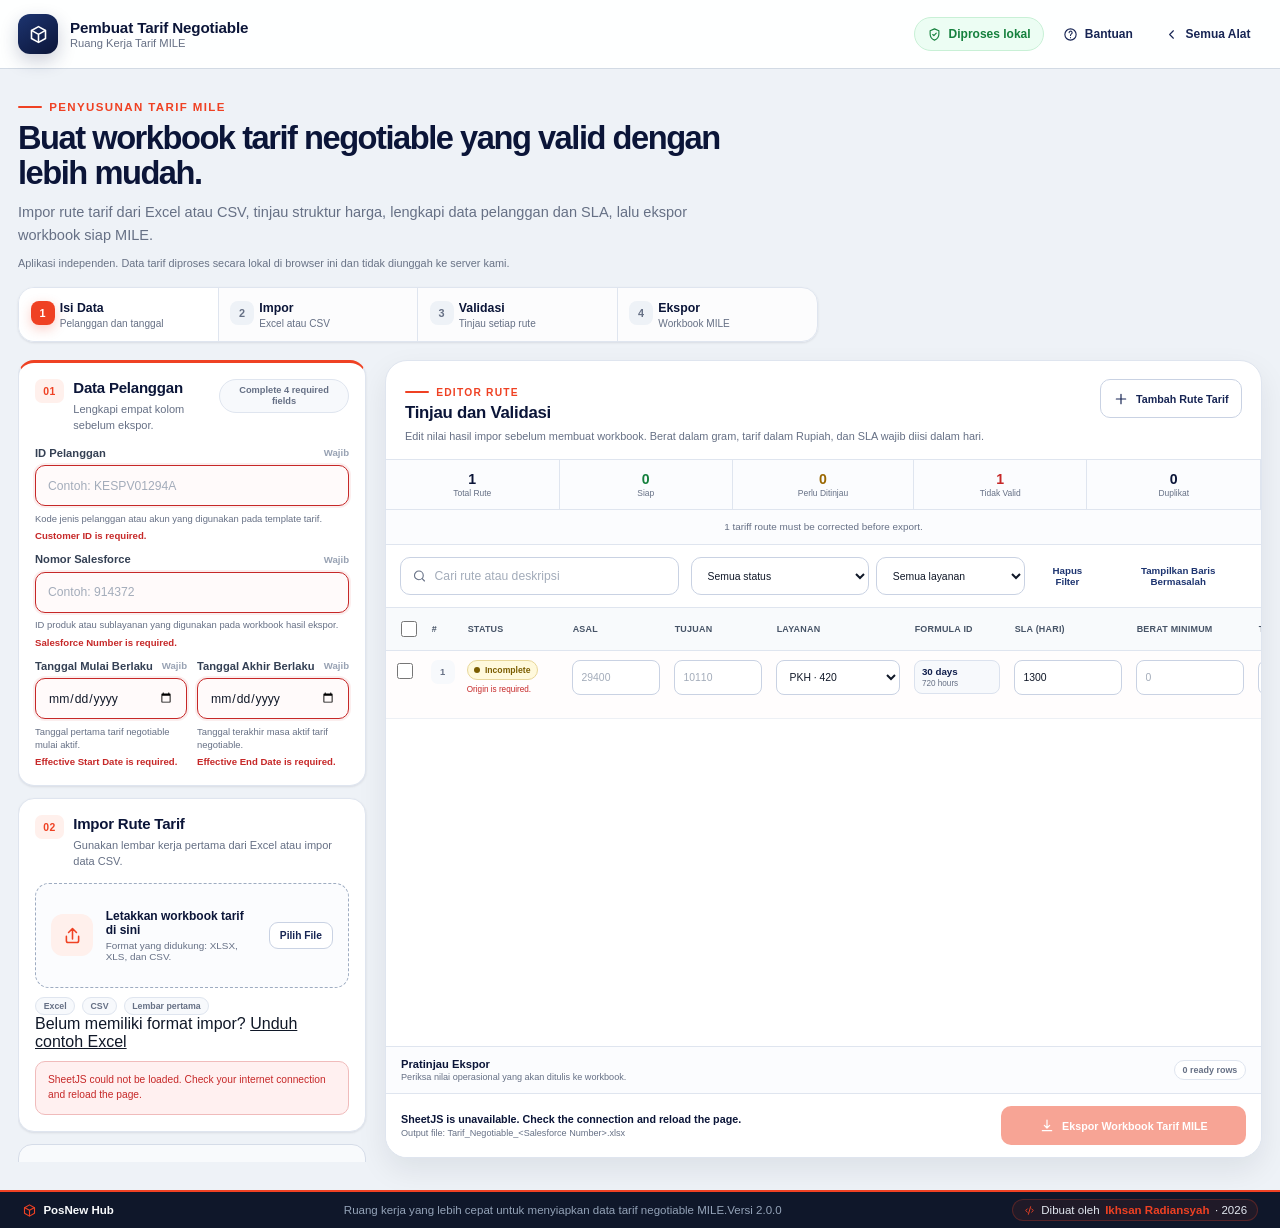
==== index.html @ b7414a25 "Add files via upload" ====
<!doctype html>
<html lang="id">
<head>
  <meta charset="utf-8">
  <meta name="viewport" content="width=device-width,initial-scale=1,viewport-fit=cover">
  <title>Pembuat Tarif Negotiable MILE | PosNew Hub</title>
  <meta name="description" content="Impor, tinjau, validasi, dan ekspor rute tarif negotiable PosIND menjadi workbook Excel siap MILE langsung dari browser.">
  <meta name="author" content="Ikhsan Radiansyah">
  <meta name="theme-color" content="#172554">
  <meta name="color-scheme" content="light">
  <meta name="robots" content="index,follow,max-image-preview:large">
  <link rel="canonical" href="https://tarif.posnew.com/">
  <link rel="icon" href="/favicon.svg" type="image/svg+xml">
  <link rel="icon" href="/favicon-32x32.png" sizes="32x32" type="image/png">
  <link rel="apple-touch-icon" href="/apple-touch-icon.png">
  <link rel="manifest" href="/site.webmanifest">
  <meta property="og:type" content="website">
  <meta property="og:site_name" content="PosNew Hub">
  <meta property="og:title" content="Pembuat Tarif Negotiable MILE | PosNew Hub">
  <meta property="og:description" content="Siapkan workbook tarif negotiable PosIND MILE yang tervalidasi secara aman langsung di browser.">
  <meta property="og:url" content="https://tarif.posnew.com/">
  <meta property="og:image" content="https://tarif.posnew.com/og-cover.png">
  <meta property="og:image:width" content="1200">
  <meta property="og:image:height" content="630">
  <meta name="twitter:card" content="summary_large_image">
  <meta name="twitter:title" content="Pembuat Tarif Negotiable MILE | PosNew Hub">
  <meta name="twitter:description" content="Impor, validasi, dan ekspor workbook tarif negotiable siap MILE langsung di browser.">
  <meta name="twitter:image" content="https://tarif.posnew.com/og-cover.png">
  <link rel="preconnect" href="https://cdn.sheetjs.com" crossorigin>
  <link rel="stylesheet" href="/assets/css/app.css?v=20260814-200">
  <script type="application/ld+json">
  {
    "@context":"https://schema.org",
    "@type":"SoftwareApplication",
    "name":"Pembuat Tarif Negotiable MILE",
    "applicationCategory":"BusinessApplication",
    "operatingSystem":"Web",
    "url":"https://tarif.posnew.com/",
    "description":"Aplikasi browser untuk mengimpor, meninjau, memvalidasi, dan mengekspor rute tarif negotiable PosIND menjadi workbook Excel siap MILE.",
    "softwareVersion":"2.0.0",
    "author":{"@type":"Person","name":"Ikhsan Radiansyah","url":"https://posnew.com/about-me.html"},
    "offers":{"@type":"Offer","price":"0","priceCurrency":"IDR"}
  }
  </script>
</head>
<body>
  <a class="skip-link" href="#workspace">Lewati ke ruang kerja tarif</a>

  <header class="app-header">
    <div class="header-inner">
      <a class="brand" href="https://posnew.com/" aria-label="Buka PosNew Hub">
        <span class="brand-mark" aria-hidden="true">
          <svg viewBox="0 0 24 24"><path d="M4 7.4 12 3l8 4.4v9.2L12 21l-8-4.4V7.4Z"/><path d="m4.5 7.6 7.5 4.2 7.5-4.2M12 12v8.2"/></svg>
        </span>
        <span class="brand-copy"><strong>Pembuat Tarif Negotiable</strong><small>Ruang Kerja Tarif MILE</small></span>
      </a>
      <div class="header-actions">
        <span class="privacy-pill" title="File hanya diproses dalam sesi browser ini">
          <svg viewBox="0 0 24 24" aria-hidden="true"><path d="M12 3 5 6v5c0 4.7 2.8 8.2 7 10 4.2-1.8 7-5.3 7-10V6l-7-3Z"/><path d="m9.2 12 1.8 1.8 3.8-4"/></svg>
          Diproses lokal
        </span>
        <button class="header-help" id="helpButton" type="button" aria-haspopup="dialog">
          <svg viewBox="0 0 24 24" aria-hidden="true"><circle cx="12" cy="12" r="9"/><path d="M9.8 9a2.4 2.4 0 1 1 3.9 1.9c-1 .7-1.7 1.1-1.7 2.6M12 17h.01"/></svg>
          <span>Bantuan</span>
        </button>
        <a class="all-tools-link" href="https://posnew.com/">
          <svg viewBox="0 0 24 24" aria-hidden="true"><path d="m15 18-6-6 6-6"/></svg>
          Semua Alat
        </a>
      </div>
    </div>
  </header>

  <main id="workspace" class="app-main">
    <section class="intro-shell" aria-labelledby="pageTitle">
      <div class="intro-copy">
        <span class="eyebrow">Penyusunan tarif MILE</span>
        <h1 id="pageTitle">Buat workbook tarif negotiable yang valid dengan lebih mudah.</h1>
        <p>Impor rute tarif dari Excel atau CSV, tinjau struktur harga, lengkapi data pelanggan dan SLA, lalu ekspor workbook siap MILE.</p>
        <p class="independent-note">Aplikasi independen. Data tarif diproses secara lokal di browser ini dan tidak diunggah ke server kami.</p>
      </div>
      <div class="workflow-steps" aria-label="Alur kerja tarif">
        <div class="workflow-step is-active" data-step="1"><span>1</span><strong>Isi Data</strong><small>Pelanggan dan tanggal</small></div>
        <div class="workflow-step" data-step="2"><span>2</span><strong>Impor</strong><small>Excel atau CSV</small></div>
        <div class="workflow-step" data-step="3"><span>3</span><strong>Validasi</strong><small>Tinjau setiap rute</small></div>
        <div class="workflow-step" data-step="4"><span>4</span><strong>Ekspor</strong><small>Workbook MILE</small></div>
      </div>
    </section>

    <section class="workspace-grid" aria-label="Ruang kerja tarif negotiable">
      <aside class="setup-column" aria-label="Data pelanggan dan impor tarif">
        <section class="panel-card setup-card" aria-labelledby="customerSetupTitle">
          <div class="panel-heading panel-heading--status">
            <div>
              <span class="section-index">01</span>
              <div><h2 id="customerSetupTitle">Data Pelanggan</h2><p>Lengkapi empat kolom sebelum ekspor.</p></div>
            </div>
            <span class="completion-badge" id="setupCompletion">Lengkapi 4 kolom wajib</span>
          </div>

          <div class="form-grid form-grid--two">
            <div class="form-group full-width" id="fieldGroupCustomer">
              <label for="customerId">ID Pelanggan <span>Wajib</span></label>
              <input id="customerId" type="text" autocomplete="off" spellcheck="false" placeholder="Contoh: KESPV01294A" aria-describedby="customerHelp customerError">
              <span class="field-hint" id="customerHelp">Kode jenis pelanggan atau akun yang digunakan pada template tarif.</span>
              <span class="field-error" id="customerError"></span>
            </div>
            <div class="form-group full-width" id="fieldGroupSalesforce">
              <label for="salesforceNumber">Nomor Salesforce <span>Wajib</span></label>
              <input id="salesforceNumber" type="text" autocomplete="off" spellcheck="false" inputmode="text" placeholder="Contoh: 914372" aria-describedby="salesforceHelp salesforceError">
              <span class="field-hint" id="salesforceHelp">ID produk atau sublayanan yang digunakan pada workbook hasil ekspor.</span>
              <span class="field-error" id="salesforceError"></span>
            </div>
            <div class="form-group" id="fieldGroupStart">
              <label for="startDate">Tanggal Mulai Berlaku <span>Wajib</span></label>
              <input id="startDate" type="date" aria-describedby="startHelp startError">
              <span class="field-hint" id="startHelp">Tanggal pertama tarif negotiable mulai aktif.</span>
              <span class="field-error" id="startError"></span>
            </div>
            <div class="form-group" id="fieldGroupEnd">
              <label for="endDate">Tanggal Akhir Berlaku <span>Wajib</span></label>
              <input id="endDate" type="date" aria-describedby="endHelp endError">
              <span class="field-hint" id="endHelp">Tanggal terakhir masa aktif tarif negotiable.</span>
              <span class="field-error" id="endError"></span>
            </div>
          </div>
        </section>

        <section class="panel-card upload-card" aria-labelledby="importTitle">
          <div class="panel-heading">
            <div><span class="section-index">02</span><div><h2 id="importTitle">Impor Rute Tarif</h2><p>Gunakan lembar kerja pertama dari Excel atau impor data CSV.</p></div></div>
          </div>

          <button class="dropzone-area" id="dropzone" type="button" aria-describedby="uploadHelp">
            <span class="dropzone-icon" aria-hidden="true"><svg viewBox="0 0 24 24"><path d="M12 16V4m0 0L7.5 8.5M12 4l4.5 4.5"/><path d="M5 13v5a2 2 0 0 0 2 2h10a2 2 0 0 0 2-2v-5"/></svg></span>
            <span class="dropzone-copy"><strong>Letakkan workbook tarif di sini</strong><small id="uploadHelp">Format yang didukung: XLSX, XLS, dan CSV.</small></span>
            <span class="browse-chip">Pilih File</span>
          </button>
          <input id="fileInput" type="file" accept=".xlsx,.xls,.csv" hidden>

          <div class="format-row" aria-hidden="true"><span>Excel</span><span>CSV</span><span>Lembar pertama</span></div>
          <div class="template-download">
            <span>Belum memiliki format impor?</span>
            <a href="/assets/templates/Contoh_Import_Tarif_Route_v2.0.0.xlsx" download>Unduh contoh Excel</a>
          </div>

          <div class="file-card" id="fileCard" hidden>
            <div class="file-icon" aria-hidden="true"><svg viewBox="0 0 24 24"><path d="M7 3h7l4 4v14H7z"/><path d="M14 3v5h5M9.5 12.5l5 5m0-5-5 5"/></svg></div>
            <div class="file-meta"><strong id="selectedFileName">Belum ada file dipilih</strong><span id="selectedFileMeta"></span><small id="selectedFileStatus">Siap diproses</small></div>
            <div class="file-actions"><button type="button" class="text-button" id="replaceFileButton">Ganti</button><button type="button" class="text-button text-button--danger" id="removeFileButton">Hapus</button></div>
          </div>

          <div class="progress-box" id="progressBox" hidden role="status" aria-live="polite">
            <span class="spinner" aria-hidden="true"></span>
            <div><strong id="progressTitle">Membaca workbook</strong><small id="progressDetail">Menyiapkan data tarif…</small></div>
          </div>

          <div class="inline-message" id="importMessage" hidden role="alert"></div>

          <div class="import-summary" id="importSummary" hidden>
            <div class="summary-heading"><strong>Ringkasan Impor</strong><button type="button" class="text-button" id="toggleDuplicatesButton" hidden>Lihat rute yang dilewati</button></div>
            <div class="import-metrics">
              <div><span id="sourceRowsMetric">0</span><small>Baris sumber</small></div>
              <div><span id="importedMetric">0</span><small>Diimpor</small></div>
              <div><span id="duplicatesMetric">0</span><small>Duplikat</small></div>
              <div><span id="reviewMetric">0</span><small>Perlu ditinjau</small></div>
            </div>
            <p id="importSummaryText"></p>
            <div class="duplicate-list" id="duplicateList" hidden></div>
          </div>
        </section>

        <section class="privacy-note">
          <svg viewBox="0 0 24 24" aria-hidden="true"><path d="M12 3 5 6v5c0 4.7 2.8 8.2 7 10 4.2-1.8 7-5.3 7-10V6l-7-3Z"/><path d="m9.2 12 1.8 1.8 3.8-4"/></svg>
          <div><strong>Privat sejak awal</strong><p>File dibaca di sesi browser Anda. Rute tarif, kode pelanggan, dan harga negosiasi tidak dikirim ke API.</p></div>
        </section>

        <section class="panel-card workspace-actions-card" aria-labelledby="workspaceActionsTitle">
          <div class="panel-heading panel-heading--compact"><div><span class="section-index">03</span><div><h2 id="workspaceActionsTitle">Tindakan Ruang Kerja</h2><p>Kelola sesi saat ini tanpa mengubah file sumber.</p></div></div></div>
          <div class="stacked-actions">
            <button type="button" class="button button--secondary" id="resetRowsButton">Atur Ulang Baris</button>
            <button type="button" class="button button--danger-ghost" id="clearWorkspaceButton">Bersihkan Ruang Kerja</button>
          </div>
        </section>
      </aside>

      <section class="editor-column" aria-labelledby="editorTitle">
        <div class="editor-card">
          <div class="editor-heading">
            <div>
              <span class="eyebrow eyebrow--small">Editor rute</span>
              <h2 id="editorTitle">Tinjau dan Validasi</h2>
              <p>Edit nilai hasil impor sebelum membuat workbook. Berat dalam gram, tarif dalam Rupiah, dan SLA wajib diisi dalam hari.</p>
            </div>
            <div class="editor-heading-actions">
              <button type="button" class="button button--secondary" id="addRowButton">
                <svg viewBox="0 0 24 24" aria-hidden="true"><path d="M12 5v14M5 12h14"/></svg>
                Tambah Rute Tarif
              </button>
            </div>
          </div>

          <div class="validation-strip" id="validationStrip" aria-live="polite">
            <div class="validation-metric"><span id="totalRoutesCount">1</span><small>Total Rute</small></div>
            <div class="validation-metric validation-metric--ready"><span id="readyRoutesCount">0</span><small>Siap</small></div>
            <div class="validation-metric validation-metric--review"><span id="reviewRoutesCount">0</span><small>Perlu Ditinjau</small></div>
            <div class="validation-metric validation-metric--invalid"><span id="invalidRoutesCount">1</span><small>Tidak Valid</small></div>
            <div class="validation-metric"><span id="duplicateRoutesCount">0</span><small>Duplikat</small></div>
            <p class="validation-sentence" id="validationSentence">Lengkapi rute tarif pertama untuk melanjutkan.</p>
          </div>

          <div class="editor-toolbar">
            <div class="search-field">
              <svg viewBox="0 0 24 24" aria-hidden="true"><circle cx="11" cy="11" r="7"/><path d="m20 20-3.7-3.7"/></svg>
              <input id="rowSearch" type="search" placeholder="Cari rute atau deskripsi" aria-label="Cari rute tarif">
            </div>
            <div class="toolbar-filters">
              <label class="sr-only" for="statusFilter">Filter berdasarkan status</label>
              <select id="statusFilter"><option value="all">Semua status</option><option value="ready">Siap</option><option value="needs-review">Perlu Ditinjau</option><option value="invalid">Tidak Valid</option><option value="incomplete">Belum Lengkap</option><option value="critical">Tidak Valid / Belum Lengkap</option></select>
              <label class="sr-only" for="serviceFilter">Filter berdasarkan layanan</label>
              <select id="serviceFilter"><option value="all">Semua layanan</option></select>
              <button type="button" class="button button--ghost" id="clearFiltersButton">Hapus Filter</button>
              <button type="button" class="button button--ghost" id="showInvalidButton">Tampilkan Baris Bermasalah</button>
            </div>
          </div>

          <div class="bulk-toolbar" id="bulkToolbar" hidden>
            <strong id="selectedRowsText">0 baris dipilih</strong>
            <div><button type="button" class="text-button" id="duplicateSelectedButton">Duplikat Terpilih</button><button type="button" class="text-button text-button--danger" id="deleteSelectedButton">Hapus Terpilih</button></div>
          </div>

          <div class="table-shell" id="tableShell">
            <table class="tariff-table" id="tariffTable">
              <thead>
                <tr>
                  <th class="select-column"><input type="checkbox" id="selectAllRows" aria-label="Pilih semua baris yang terlihat"></th>
                  <th class="number-column">#</th>
                  <th>Status</th>
                  <th>Asal</th>
                  <th>Tujuan</th>
                  <th>Layanan</th>
                  <th>Formula ID</th>
                  <th>SLA (hari)</th>
                  <th>Berat Minimum</th>
                  <th>Tarif Minimum</th>
                  <th>Berat Kelipatan</th>
                  <th>Tarif Kelipatan</th>
                  <th>Deskripsi</th>
                  <th>Tindakan</th>
                </tr>
              </thead>
              <tbody id="tariffTableBody"></tbody>
            </table>
            <div class="empty-state" id="emptyState" hidden>
              <span class="empty-icon" aria-hidden="true"><svg viewBox="0 0 24 24"><path d="M5 4h14v16H5zM8 8h8M8 12h8M8 16h5"/></svg></span>
              <strong>Tidak ada rute tarif yang cocok dengan filter.</strong>
              <p>Hapus filter atau tambahkan rute tarif baru.</p>
            </div>
          </div>

          <details class="export-preview" id="exportPreview">
            <summary>
              <span><strong>Pratinjau Ekspor</strong><small>Periksa nilai operasional yang akan ditulis ke workbook.</small></span>
              <span class="preview-count" id="previewCount">0 baris siap</span>
            </summary>
            <div class="preview-body">
              <div class="preview-grid" id="previewGrid"></div>
              <div class="preview-table-wrap">
                <table class="preview-table">
                  <thead><tr><th>Asal</th><th>Tujuan</th><th>Layanan</th><th>SLA</th><th>Formula ID</th><th>Formula JSON</th><th>Pelanggan</th><th>Sublayanan</th><th>Deskripsi</th></tr></thead>
                  <tbody id="previewTableBody"></tbody>
                </table>
              </div>
            </div>
          </details>

          <div class="export-bar">
            <div class="export-summary-copy">
              <strong id="exportHeadline">Lengkapi data pelanggan, SLA, dan validasi rute sebelum ekspor.</strong>
              <span id="exportFilename">File keluaran: Tarif_Negotiable_&lt;Nomor Salesforce&gt;.xlsx</span>
            </div>
            <button type="button" class="button button--primary" id="exportButton" disabled>
              <svg viewBox="0 0 24 24" aria-hidden="true"><path d="M12 3v12m0 0 4-4m-4 4-4-4"/><path d="M5 19h14"/></svg>
              Ekspor Workbook Tarif MILE
            </button>
            <button type="button" class="button button--secondary" id="downloadAgainButton" hidden>Unduh Lagi</button>
          </div>
        </div>
      </section>
    </section>
  </main>

  <div class="toast-region" id="toastRegion" aria-live="assertive" aria-atomic="true"></div>
  <div class="sr-status" id="liveStatus" aria-live="polite" aria-atomic="true"></div>

  <dialog class="app-dialog" id="helpDialog" aria-labelledby="helpDialogTitle">
    <form method="dialog">
      <div class="dialog-heading"><span class="dialog-icon" aria-hidden="true">?</span><div><h2 id="helpDialogTitle">Cara menyiapkan workbook tarif</h2><p>Ikuti empat tahap berikut tanpa meninggalkan halaman ini.</p></div></div>
      <ol class="help-list">
        <li><strong>Isi Data Pelanggan</strong><span>Masukkan ID Pelanggan, Nomor Salesforce, dan periode berlaku.</span></li>
        <li><strong>Impor Rute Tarif</strong><span>Gunakan XLSX, XLS, atau CSV dengan header RUTE KANTOR, TARIF, dan Layanan. Contoh Excel tersedia di panel impor.</span></li>
        <li><strong>Tinjau dan Validasi</strong><span>Pilih layanan, periksa Formula ID, isi SLA hari, dan selesaikan data tidak lengkap atau duplikat.</span></li>
        <li><strong>Ekspor Workbook</strong><span>Konfirmasi ringkasan lalu unduh lembar kerja TariffCustomer.</span></li>
      </ol>
      <div class="dialog-note"><strong>Format rute</strong><span>Gunakan ASAL|TUJUAN, contoh 29400|10110.</span></div>
      <div class="dialog-actions"><button class="button button--primary" value="close">Mengerti</button></div>
    </form>
  </dialog>

  <dialog class="app-dialog" id="confirmDialog" aria-labelledby="confirmDialogTitle">
    <form method="dialog">
      <div class="dialog-heading"><span class="dialog-icon dialog-icon--warning" aria-hidden="true">!</span><div><h2 id="confirmDialogTitle">Konfirmasi tindakan</h2><p id="confirmDialogText">Tindakan ini tidak dapat dibatalkan.</p></div></div>
      <div class="dialog-actions"><button class="button button--ghost" value="cancel">Batal</button><button class="button button--danger" id="confirmDialogAction" value="confirm">Lanjutkan</button></div>
    </form>
  </dialog>

  <dialog class="app-dialog app-dialog--wide" id="exportDialog" aria-labelledby="exportDialogTitle">
    <form method="dialog">
      <div class="dialog-heading"><span class="dialog-icon dialog-icon--success" aria-hidden="true"><svg viewBox="0 0 24 24"><path d="m7 12 3 3 7-7"/></svg></span><div><h2 id="exportDialogTitle">Konfirmasi ekspor workbook</h2><p>Tinjau ringkasan akhir sebelum mengunduh.</p></div></div>
      <div class="export-confirm-grid" id="exportConfirmGrid"></div>
      <div class="dialog-actions"><button class="button button--ghost" value="cancel">Batal</button><button class="button button--primary" id="confirmExportButton" value="confirm">Buat dan Unduh</button></div>
    </form>
  </dialog>

  <footer class="dashboard-footer">
    <a class="footer-brand" href="https://posnew.com/" aria-label="Buka PosNew Hub">
      <svg viewBox="0 0 24 24" aria-hidden="true"><path d="M4 7.5 12 3l8 4.5v9L12 21l-8-4.5v-9Z"/><path d="m4.5 7.5 7.5 4.2 7.5-4.2M12 12v8.2"/></svg>
      PosNew Hub
    </a>
    <p class="footer-desc"><span class="footer-desc-text">Ruang kerja yang lebih cepat untuk menyiapkan data tarif negotiable MILE.</span><span class="footer-version" id="appVersion">Versi 2.0.0</span></p>
    <a class="footer-creator-badge" href="https://posnew.com/about-me.html">
      <svg viewBox="0 0 24 24" aria-hidden="true"><path d="m8 9-3 3 3 3M16 9l3 3-3 3M14 5l-4 14"/></svg>
      Dibuat oleh <strong>Ikhsan Radiansyah</strong> · 2026
    </a>
  </footer>

  <noscript><div class="noscript-message">JavaScript harus diaktifkan untuk menggunakan Pembuat Tarif Negotiable.</div></noscript>
  <script src="https://cdn.sheetjs.com/xlsx-0.20.3/package/dist/xlsx.full.min.js" defer></script>
  <script src="/assets/js/constants.js?v=20260814-200" defer></script>
  <script src="/assets/js/importer.js?v=20260814-200" defer></script>
  <script src="/assets/js/validation.js?v=20260814-200" defer></script>
  <script src="/assets/js/export.js?v=20260814-200" defer></script>
  <script src="/assets/js/app.js?v=20260814-200" defer></script>
</body>
</html>
---- assets/css/app.css ----
:root{
  --navy-950:#0b1538;
  --navy-900:#111f4d;
  --navy-800:#172554;
  --navy-700:#1d3470;
  --navy-600:#2b4a91;
  --orange:#ef4123;
  --orange-dark:#cf3218;
  --orange-soft:#fff0ec;
  --ink:#101828;
  --muted:#667085;
  --muted-2:#98a2b3;
  --surface:#fff;
  --surface-soft:#f7f9fc;
  --surface-blue:#f1f5ff;
  --line:#dfe5ef;
  --line-strong:#c9d2e3;
  --success:#15803d;
  --success-soft:#ecfdf3;
  --warning:#9a6700;
  --warning-soft:#fff8e1;
  --danger:#c62828;
  --danger-soft:#fff0f0;
  --shadow-sm:0 1px 2px rgba(16,24,40,.04),0 1px 3px rgba(16,24,40,.06);
  --shadow-md:0 12px 30px rgba(15,23,42,.08);
  --shadow-lg:0 24px 70px rgba(15,23,42,.14);
  --radius-sm:10px;
  --radius-md:16px;
  --radius-lg:22px;
  --header-height:68px;
}

*{box-sizing:border-box}
html{scroll-behavior:smooth;overflow-x:hidden}
body{margin:0;min-height:100vh;display:flex;flex-direction:column;color:var(--ink);background:#eef2f7;font-family:Inter,ui-sans-serif,-apple-system,BlinkMacSystemFont,"Segoe UI",Roboto,Helvetica,Arial,sans-serif;-webkit-font-smoothing:antialiased;overflow-x:hidden}
button,input,select{font:inherit}
button,a{-webkit-tap-highlight-color:transparent}
button{border:0}
a{color:inherit}
svg{display:block;fill:none;stroke:currentColor;stroke-width:1.8;stroke-linecap:round;stroke-linejoin:round}
[hidden]{display:none!important}
.sr-only{position:absolute!important;width:1px!important;height:1px!important;padding:0!important;margin:-1px!important;overflow:hidden!important;clip:rect(0,0,0,0)!important;white-space:nowrap!important;border:0!important}
.sr-status{position:absolute;width:1px;height:1px;overflow:hidden;clip:rect(0,0,0,0)}

.skip-link{position:fixed;left:1rem;top:-5rem;z-index:10000;padding:.75rem 1rem;border-radius:10px;color:#fff;background:var(--navy-900);text-decoration:none;font-weight:750;transition:top .2s ease}
.skip-link:focus{top:1rem}

.app-header{position:sticky;top:0;z-index:100;border-bottom:1px solid rgba(206,214,226,.9);background:rgba(255,255,255,.94);backdrop-filter:blur(18px)}
.header-inner{width:min(1580px,calc(100% - 36px));height:var(--header-height);margin:auto;display:flex;align-items:center;justify-content:space-between;gap:1rem}
.brand{display:inline-flex;align-items:center;gap:.75rem;text-decoration:none;min-width:0}
.brand-mark{width:40px;height:40px;display:grid;place-items:center;flex:0 0 auto;border-radius:12px;color:#fff;background:linear-gradient(145deg,var(--navy-700),var(--navy-950));box-shadow:0 7px 18px rgba(23,37,84,.22)}
.brand-mark svg{width:21px}
.brand-copy{display:flex;flex-direction:column;min-width:0}
.brand-copy strong{overflow:hidden;color:var(--navy-950);font-size:.95rem;letter-spacing:-.01em;text-overflow:ellipsis;white-space:nowrap}
.brand-copy small{margin-top:.1rem;color:var(--muted);font-size:.7rem;white-space:nowrap}
.header-actions{display:flex;align-items:center;gap:.5rem}
.privacy-pill,.all-tools-link,.header-help{display:inline-flex;align-items:center;gap:.42rem;border-radius:999px;font-size:.75rem;font-weight:750;white-space:nowrap}
.privacy-pill{padding:.52rem .75rem;color:var(--success);background:var(--success-soft);border:1px solid #c8f0d6}
.privacy-pill svg,.all-tools-link svg,.header-help svg{width:15px}
.all-tools-link,.header-help{padding:.55rem .72rem;color:var(--navy-800);background:transparent;text-decoration:none;cursor:pointer;transition:background .18s ease,color .18s ease}
.all-tools-link:hover,.header-help:hover{color:var(--orange);background:var(--orange-soft)}
.all-tools-link:focus-visible,.header-help:focus-visible,.brand:focus-visible{outline:3px solid rgba(29,52,112,.22);outline-offset:3px}

.app-main{width:min(1580px,calc(100% - 36px));margin:0 auto;padding:25px 0 28px;flex:1}
.intro-shell{display:grid;grid-template-columns:minmax(0,1fr) minmax(590px,.95fr);gap:2rem;align-items:end;margin-bottom:18px}
.intro-copy{max-width:760px}
.eyebrow{display:inline-flex;align-items:center;gap:.45rem;margin-bottom:.5rem;color:var(--orange);font-size:.72rem;font-weight:850;letter-spacing:.12em;text-transform:uppercase}
.eyebrow::before{content:"";width:24px;height:2px;border-radius:99px;background:var(--orange)}
.eyebrow--small{margin:0 0 .35rem;font-size:.64rem}
.intro-copy h1{margin:0;color:var(--navy-950);font-size:clamp(1.8rem,2.55vw,2.9rem);line-height:1.06;letter-spacing:-.045em}
.intro-copy>p{max-width:700px;margin:.68rem 0 0;color:var(--muted);font-size:.91rem;line-height:1.6}
.intro-copy .independent-note{margin-top:.45rem;color:#697386;font-size:.68rem}
.workflow-steps{display:grid;grid-template-columns:repeat(4,1fr);overflow:hidden;border:1px solid var(--line);border-radius:16px;background:rgba(255,255,255,.82);box-shadow:var(--shadow-sm)}
.workflow-step{position:relative;min-width:0;padding:.86rem .7rem .78rem 2.55rem;border-right:1px solid var(--line);transition:background .18s ease}
.workflow-step:last-child{border-right:0}
.workflow-step>span{position:absolute;left:.72rem;top:.82rem;width:24px;height:24px;display:grid;place-items:center;border-radius:8px;color:var(--muted);background:#eef2f7;font-size:.68rem;font-weight:850}
.workflow-step strong,.workflow-step small{display:block;overflow:hidden;text-overflow:ellipsis;white-space:nowrap}
.workflow-step strong{color:var(--navy-950);font-size:.77rem}
.workflow-step small{margin-top:.15rem;color:var(--muted);font-size:.63rem}
.workflow-step.is-active{background:#fff}
.workflow-step.is-active>span{color:#fff;background:var(--orange);box-shadow:0 4px 12px rgba(239,65,35,.25)}
.workflow-step.is-complete>span{color:#fff;background:var(--success)}
.workflow-step.is-complete{background:#f8fdf9}

.workspace-grid{display:grid;grid-template-columns:minmax(340px,400px) minmax(0,1fr);gap:17px;align-items:start}
.setup-column{position:sticky;top:84px;display:flex;flex-direction:column;gap:12px;max-height:calc(100vh - 98px);overflow:auto;padding-right:2px;scrollbar-width:thin}
.editor-column{min-width:0}
.panel-card,.editor-card{border:1px solid var(--line);background:var(--surface);box-shadow:var(--shadow-sm)}
.panel-card{padding:16px;border-radius:var(--radius-md)}
.setup-card{border-top:3px solid var(--orange)}
.panel-heading{margin-bottom:13px}
.panel-heading>div{display:flex;align-items:flex-start;gap:.58rem}
.panel-heading--compact{margin-bottom:11px}
.panel-heading--status{display:flex;align-items:flex-start;justify-content:space-between;gap:.7rem}
.panel-heading h2,.editor-heading h2{margin:0;color:var(--navy-950);font-size:.94rem;letter-spacing:-.015em}
.panel-heading p,.editor-heading p{margin:.28rem 0 0;color:var(--muted);font-size:.69rem;line-height:1.5}
.section-index{display:inline-grid;place-items:center;min-width:29px;height:24px;padding:0 .4rem;border-radius:7px;color:var(--orange);background:var(--orange-soft);font-size:.65rem;font-weight:850;letter-spacing:.05em}
.completion-badge{flex:0 0 auto;max-width:130px;padding:.28rem .48rem;border:1px solid var(--line);border-radius:999px;color:var(--muted);background:var(--surface-soft);font-size:.58rem;font-weight:800;text-align:center;line-height:1.25}
.completion-badge.is-complete{color:var(--success);border-color:#bee8cc;background:var(--success-soft)}

.form-grid{display:grid;gap:10px}
.form-grid--two{grid-template-columns:repeat(2,minmax(0,1fr))}
.form-group{min-width:0}
.form-group.full-width{grid-column:1/-1}
label{display:flex;align-items:center;justify-content:space-between;gap:.5rem;margin-bottom:.4rem;color:#344054;font-size:.7rem;font-weight:760}
label span{color:var(--muted-2);font-size:.6rem;font-weight:650}
input[type=text],input[type=number],input[type=date],input[type=search],select{width:100%;height:41px;border:1px solid var(--line-strong);border-radius:10px;color:var(--ink);background:#fff;padding:0 .75rem;font-size:.76rem;outline:none;transition:border-color .18s ease,box-shadow .18s ease,background .18s ease}
input::placeholder{color:#a3acba}
input:hover,select:hover{border-color:#aeb9ca}
input:focus,select:focus{border-color:var(--navy-700);box-shadow:0 0 0 3px rgba(29,52,112,.11)}
input[aria-invalid=true],select[aria-invalid=true]{border-color:var(--danger);background:#fffafa;box-shadow:0 0 0 2px rgba(198,40,40,.08)}
.field-hint{display:block;margin-top:.36rem;color:var(--muted);font-size:.59rem;line-height:1.4}
.field-error{display:none;margin-top:.32rem;color:var(--danger);font-size:.6rem;font-weight:680;line-height:1.35}
.form-group.has-error .field-error{display:block}

.dropzone-area{width:100%;min-height:105px;display:grid;grid-template-columns:auto minmax(0,1fr) auto;align-items:center;gap:.78rem;padding:.95rem;border:1.5px dashed #9eacc1;border-radius:14px;color:var(--ink);background:#fbfcfe;text-align:left;cursor:pointer;transition:border-color .2s ease,background .2s ease,transform .2s ease}
.dropzone-area:hover,.dropzone-area.dragover{border-color:var(--orange);background:var(--orange-soft);transform:translateY(-1px)}
.dropzone-area:focus-visible{outline:3px solid rgba(29,52,112,.2);outline-offset:2px}
.dropzone-icon{width:42px;height:42px;display:grid;place-items:center;border-radius:12px;color:var(--orange);background:var(--orange-soft)}
.dropzone-icon svg{width:21px}
.dropzone-copy{display:flex;flex-direction:column;min-width:0}
.dropzone-copy strong{color:var(--navy-950);font-size:.75rem}
.dropzone-copy small{margin-top:.18rem;color:var(--muted);font-size:.62rem}
.browse-chip{padding:.45rem .62rem;border:1px solid var(--line-strong);border-radius:9px;color:var(--navy-800);background:#fff;font-size:.64rem;font-weight:800;white-space:nowrap}
.format-row{display:flex;gap:.4rem;margin-top:9px}
.format-row span{padding:.2rem .48rem;border:1px solid var(--line);border-radius:999px;color:var(--muted);background:var(--surface-soft);font-size:.55rem;font-weight:750}
.file-card{display:grid;grid-template-columns:auto minmax(0,1fr) auto;align-items:center;gap:.65rem;margin-top:11px;padding:.72rem;border:1px solid var(--line);border-radius:12px;background:var(--surface-soft)}
.file-icon{width:35px;height:35px;display:grid;place-items:center;border-radius:9px;color:var(--success);background:var(--success-soft)}
.file-icon svg{width:18px}
.file-meta{display:flex;flex-direction:column;min-width:0}
.file-meta strong,.file-meta span,.file-meta small{overflow:hidden;text-overflow:ellipsis;white-space:nowrap}
.file-meta strong{color:#344054;font-size:.68rem}
.file-meta span{margin-top:.12rem;color:var(--muted);font-size:.58rem}
.file-meta small{margin-top:.12rem;color:var(--success);font-size:.56rem}
.file-actions{display:flex;gap:.3rem}
.text-button{padding:.35rem .48rem;border-radius:7px;color:var(--navy-700);background:transparent;font-size:.61rem;font-weight:800;cursor:pointer;white-space:nowrap}
.text-button:hover{background:var(--surface-blue)}
.text-button--danger{color:var(--danger)}
.text-button--danger:hover{background:var(--danger-soft)}
.progress-box{display:flex;align-items:center;gap:.7rem;margin-top:10px;padding:.7rem;border:1px solid #cad6eb;border-radius:11px;background:var(--surface-blue)}
.progress-box div{display:flex;flex-direction:column}
.progress-box strong{color:var(--navy-950);font-size:.68rem}
.progress-box small{margin-top:.12rem;color:var(--muted);font-size:.58rem}
.spinner{width:24px;height:24px;flex:0 0 auto;border:2.5px solid #dce3ed;border-top-color:var(--orange);border-radius:50%;animation:spin .75s linear infinite}
.inline-message{margin-top:10px;padding:.68rem .75rem;border:1px solid #f0bbbb;border-radius:10px;color:var(--danger);background:var(--danger-soft);font-size:.64rem;line-height:1.45}
.inline-message.is-success{color:var(--success);border-color:#bfe7cd;background:var(--success-soft)}
.import-summary{margin-top:11px;padding:.72rem;border:1px solid var(--line);border-radius:12px;background:#fbfcfe}
.summary-heading{display:flex;align-items:center;justify-content:space-between;gap:.5rem}
.summary-heading strong{color:var(--navy-950);font-size:.67rem}
.import-metrics{display:grid;grid-template-columns:repeat(4,1fr);gap:1px;margin-top:.58rem;overflow:hidden;border:1px solid var(--line);border-radius:9px;background:var(--line)}
.import-metrics>div{padding:.48rem .28rem;background:#fff;text-align:center}
.import-metrics span{display:block;color:var(--navy-950);font-size:.82rem;font-weight:850}
.import-metrics small{display:block;margin-top:.08rem;color:var(--muted);font-size:.51rem}
.import-summary>p{margin:.55rem 0 0;color:var(--muted);font-size:.59rem;line-height:1.45}
.duplicate-list{max-height:100px;overflow:auto;margin-top:.55rem;padding:.45rem;border:1px dashed var(--line-strong);border-radius:8px;background:#fff;color:var(--muted);font-size:.56rem;line-height:1.55}
.duplicate-list span{display:block}
.privacy-note{display:flex;gap:.68rem;padding:12px 14px;border:1px solid #d5dce8;border-radius:14px;color:#344054;background:#f8fafc}
.privacy-note svg{width:20px;flex:0 0 auto;color:var(--success)}
.privacy-note strong{font-size:.68rem}
.privacy-note p{margin:.18rem 0 0;color:var(--muted);font-size:.59rem;line-height:1.45}
.stacked-actions{display:grid;grid-template-columns:1fr 1fr;gap:8px}

.button{min-height:39px;display:inline-flex;align-items:center;justify-content:center;gap:.42rem;padding:.58rem .78rem;border-radius:10px;font-size:.67rem;font-weight:800;cursor:pointer;text-decoration:none;transition:transform .18s ease,box-shadow .18s ease,background .18s ease,color .18s ease,border-color .18s ease}
.button svg{width:16px}
.button:disabled{opacity:.48;cursor:not-allowed;transform:none!important;box-shadow:none!important}
.button:focus-visible,.text-button:focus-visible{outline:3px solid rgba(29,52,112,.2);outline-offset:2px}
.button--primary{color:#fff;background:var(--orange);box-shadow:0 6px 16px rgba(239,65,35,.22)}
.button--primary:hover:not(:disabled){background:var(--orange-dark);transform:translateY(-1px);box-shadow:0 9px 20px rgba(239,65,35,.28)}
.button--secondary{color:var(--navy-800);border:1px solid var(--line-strong);background:#fff}
.button--secondary:hover:not(:disabled){border-color:#a5b2c7;background:var(--surface-blue)}
.button--ghost{color:var(--navy-700);border:1px solid transparent;background:transparent}
.button--ghost:hover{background:var(--surface-blue)}
.button--danger,.button--danger-ghost{color:var(--danger)}
.button--danger{color:#fff;background:var(--danger)}
.button--danger:hover{background:#a91f1f}
.button--danger-ghost{border:1px solid #efc6c6;background:#fff}
.button--danger-ghost:hover{background:var(--danger-soft)}

.editor-card{min-height:calc(100vh - 102px);display:flex;flex-direction:column;overflow:hidden;border-radius:var(--radius-lg);box-shadow:var(--shadow-md)}
.editor-heading{display:flex;align-items:flex-start;justify-content:space-between;gap:1rem;padding:18px 19px 15px;border-bottom:1px solid var(--line)}
.editor-heading h2{font-size:1.05rem}
.editor-heading p{max-width:720px;font-size:.68rem}
.editor-heading-actions{flex:0 0 auto}
.validation-strip{display:grid;grid-template-columns:repeat(5,minmax(76px,auto)) minmax(180px,1fr);align-items:stretch;border-bottom:1px solid var(--line);background:#fbfcfe}
.validation-metric{padding:.68rem .75rem;border-right:1px solid var(--line);text-align:center}
.validation-metric span{display:block;color:var(--navy-950);font-size:.88rem;font-weight:850}
.validation-metric small{display:block;margin-top:.06rem;color:var(--muted);font-size:.53rem}
.validation-metric--ready span{color:var(--success)}
.validation-metric--review span{color:var(--warning)}
.validation-metric--invalid span{color:var(--danger)}
.validation-sentence{align-self:center;margin:0;padding:.65rem 1rem;color:var(--muted);font-size:.62rem;line-height:1.4}
.editor-toolbar{display:flex;align-items:center;justify-content:space-between;gap:.7rem;padding:11px 14px;border-bottom:1px solid var(--line)}
.search-field{position:relative;width:min(340px,36%);min-width:210px}
.search-field svg{position:absolute;left:.72rem;top:50%;width:15px;color:var(--muted);transform:translateY(-50%);pointer-events:none}
.search-field input{height:38px;padding-left:2.1rem}
.toolbar-filters{display:flex;align-items:center;gap:.45rem;min-width:0}
.toolbar-filters select{width:auto;min-width:125px;height:38px;padding-right:1.8rem;font-size:.65rem}
.toolbar-filters .button{min-height:36px;padding:.48rem .55rem;font-size:.61rem}
.bulk-toolbar{display:flex;align-items:center;justify-content:space-between;gap:.7rem;padding:.52rem .85rem;border-bottom:1px solid #cbd8ed;color:var(--navy-800);background:var(--surface-blue)}
.bulk-toolbar strong{font-size:.63rem}
.bulk-toolbar>div{display:flex;gap:.35rem}

.table-shell{position:relative;flex:1;min-height:390px;max-height:calc(100vh - 425px);overflow:auto;background:#fff;scrollbar-width:thin}
.tariff-table{width:100%;min-width:1390px;border-collapse:separate;border-spacing:0;table-layout:fixed}
.tariff-table thead{position:sticky;top:0;z-index:12}
.tariff-table th{height:43px;padding:.55rem .48rem;border-bottom:1px solid var(--line);background:#f8fafc;color:#475467;font-size:.56rem;font-weight:850;letter-spacing:.025em;text-align:left;text-transform:uppercase;white-space:nowrap}
.tariff-table th:first-child,.tariff-table td:first-child{padding-left:.7rem}
.tariff-table td{padding:.55rem .42rem;border-bottom:1px solid #edf0f5;color:#344054;font-size:.64rem;vertical-align:top;background:#fff}
.tariff-table tr:hover td{background:#fcfdff}
.tariff-table tr.is-selected td{background:#f4f7ff}
.tariff-table tr.is-invalid td{background:#fffdfd}
.tariff-table tr.is-needs-review td{background:#fffefa}
.tariff-table .select-column{width:38px}
.tariff-table .number-column{width:36px}
.tariff-table th:nth-child(3){width:105px}
.tariff-table th:nth-child(4),.tariff-table th:nth-child(5){width:102px}
.tariff-table th:nth-child(6){width:138px}
.tariff-table th:nth-child(7){width:100px}
.tariff-table th:nth-child(8),.tariff-table th:nth-child(9),.tariff-table th:nth-child(10),.tariff-table th:nth-child(11){width:122px}
.tariff-table th:nth-child(12){width:205px}
.tariff-table th:nth-child(13){width:94px}
.tariff-table input[type=text],.tariff-table input[type=number],.tariff-table select{height:35px;padding:0 .55rem;border-radius:8px;font-size:.65rem}
.tariff-table input[type=checkbox]{width:16px;height:16px;accent-color:var(--navy-700);cursor:pointer}
.row-number{display:inline-grid;place-items:center;width:24px;height:24px;border-radius:7px;color:var(--muted);background:var(--surface-soft);font-size:.59rem;font-weight:800}
.status-cell{min-width:0}
.status-badge{display:inline-flex;align-items:center;gap:.28rem;padding:.26rem .42rem;border:1px solid var(--line);border-radius:999px;color:var(--muted);background:var(--surface-soft);font-size:.54rem;font-weight:850;white-space:nowrap}
.status-badge::before{content:"";width:6px;height:6px;border-radius:50%;background:currentColor}
.status-badge.ready{color:var(--success);border-color:#bee8cc;background:var(--success-soft)}
.status-badge.needs-review{color:var(--warning);border-color:#ead8a6;background:var(--warning-soft)}
.status-badge.invalid{color:var(--danger);border-color:#efc3c3;background:var(--danger-soft)}
.status-badge.incomplete{color:#7b5d00;border-color:#e8d79a;background:#fff9dc}
.row-error-summary{display:block;margin-top:.32rem;color:var(--danger);font-size:.51rem;line-height:1.25}
.row-review-summary{display:block;margin-top:.32rem;color:var(--warning);font-size:.51rem;line-height:1.25}
.sla-display{display:flex;flex-direction:column;padding:.35rem .45rem;border:1px solid #dbe2ee;border-radius:8px;background:var(--surface-soft)}
.sla-display strong{color:var(--navy-900);font-size:.61rem}
.sla-display small{margin-top:.1rem;color:var(--muted);font-size:.51rem}
.field-cell .cell-error{display:block;min-height:.72rem;margin-top:.17rem;color:var(--danger);font-size:.47rem;line-height:1.15}
.row-actions{display:flex;align-items:center;gap:.25rem}
.icon-button{width:31px;height:31px;display:grid;place-items:center;border:1px solid var(--line);border-radius:8px;color:var(--navy-700);background:#fff;cursor:pointer;transition:background .18s ease,color .18s ease,border-color .18s ease}
.icon-button svg{width:14px}
.icon-button:hover{border-color:#b8c3d5;background:var(--surface-blue)}
.icon-button--danger{color:var(--danger)}
.icon-button--danger:hover{border-color:#efc3c3;background:var(--danger-soft)}
.mobile-row-summary{display:none}
.empty-state{position:absolute;inset:0;display:flex;flex-direction:column;align-items:center;justify-content:center;padding:2rem;text-align:center;background:linear-gradient(180deg,#fff,#fbfcfe)}
.empty-icon{width:46px;height:46px;display:grid;place-items:center;border:1px solid var(--line);border-radius:14px;color:var(--muted);background:var(--surface-soft)}
.empty-icon svg{width:23px}
.empty-state strong{margin-top:.75rem;color:var(--navy-950);font-size:.82rem}
.empty-state p{margin:.3rem 0 0;color:var(--muted);font-size:.64rem}

.export-preview{border-top:1px solid var(--line);background:#fbfcfe}
.export-preview summary{display:flex;align-items:center;justify-content:space-between;gap:1rem;padding:11px 15px;cursor:pointer;list-style:none}
.export-preview summary::-webkit-details-marker{display:none}
.export-preview summary>span:first-child{display:flex;flex-direction:column}
.export-preview summary strong{color:var(--navy-950);font-size:.7rem}
.export-preview summary small{margin-top:.12rem;color:var(--muted);font-size:.57rem}
.preview-count{padding:.25rem .48rem;border:1px solid var(--line);border-radius:999px;color:var(--muted);background:#fff;font-size:.56rem;font-weight:800}
.preview-body{padding:0 15px 13px}
.preview-grid{display:grid;grid-template-columns:repeat(6,minmax(0,1fr));gap:7px;margin-bottom:8px}
.preview-grid>div{min-width:0;padding:.55rem;border:1px solid var(--line);border-radius:9px;background:#fff}
.preview-grid strong,.preview-grid span{display:block;overflow:hidden;text-overflow:ellipsis;white-space:nowrap}
.preview-grid strong{color:var(--muted);font-size:.5rem;text-transform:uppercase}
.preview-grid span{margin-top:.13rem;color:var(--navy-950);font-size:.62rem;font-weight:760}
.preview-table-wrap{max-height:175px;overflow:auto;border:1px solid var(--line);border-radius:10px;background:#fff}
.preview-table{width:100%;min-width:1080px;border-collapse:collapse}
.preview-table th,.preview-table td{padding:.45rem .5rem;border-bottom:1px solid var(--line);font-size:.54rem;text-align:left;vertical-align:top}
.preview-table th{position:sticky;top:0;color:#475467;background:#f8fafc;font-weight:820;text-transform:uppercase}
.preview-table td{color:#344054}
.preview-table td:nth-child(6){font-family:ui-monospace,SFMono-Regular,Menlo,monospace;word-break:break-all}
.export-bar{display:flex;align-items:center;gap:.7rem;padding:12px 15px;border-top:1px solid var(--line);background:#fff}
.export-summary-copy{display:flex;flex:1;flex-direction:column;min-width:0}
.export-summary-copy strong,.export-summary-copy span{overflow:hidden;text-overflow:ellipsis;white-space:nowrap}
.export-summary-copy strong{color:var(--navy-950);font-size:.67rem}
.export-summary-copy span{margin-top:.16rem;color:var(--muted);font-size:.57rem}
.export-bar .button--primary{min-width:245px}

.toast-region{position:fixed;right:18px;bottom:54px;z-index:2000;width:min(370px,calc(100% - 36px));display:flex;flex-direction:column;gap:8px;pointer-events:none}
.toast{display:flex;align-items:flex-start;gap:.7rem;padding:.82rem .88rem;border:1px solid #d5dce8;border-radius:13px;color:#344054;background:#fff;box-shadow:0 18px 45px rgba(15,23,42,.18);font-size:.69rem;line-height:1.45;animation:toastIn .25s ease both}
.toast::before{content:"";width:9px;height:9px;flex:0 0 auto;margin-top:.22rem;border-radius:50%;background:var(--navy-700)}
.toast.is-error::before{background:var(--danger)}
.toast.is-success::before{background:var(--success)}
.toast.is-warning::before{background:var(--warning)}
.toast.is-leaving{animation:toastOut .2s ease both}

.app-dialog{width:min(520px,calc(100% - 24px));padding:0;border:0;border-radius:19px;color:var(--ink);background:#fff;box-shadow:var(--shadow-lg)}
.app-dialog--wide{width:min(680px,calc(100% - 24px))}
.app-dialog::backdrop{background:rgba(11,21,56,.54);backdrop-filter:blur(4px)}
.app-dialog form{padding:19px}
.dialog-heading{display:flex;align-items:flex-start;gap:.75rem}
.dialog-heading h2{margin:0;color:var(--navy-950);font-size:1rem;letter-spacing:-.02em}
.dialog-heading p{margin:.28rem 0 0;color:var(--muted);font-size:.67rem;line-height:1.45}
.dialog-icon{width:34px;height:34px;display:grid;place-items:center;flex:0 0 auto;border-radius:10px;color:var(--navy-700);background:var(--surface-blue);font-weight:900}
.dialog-icon--warning{color:var(--warning);background:var(--warning-soft)}
.dialog-icon--success{color:var(--success);background:var(--success-soft)}
.dialog-icon svg{width:18px}
.help-list{display:grid;gap:8px;margin:15px 0 0;padding:0;list-style:none;counter-reset:steps}
.help-list li{position:relative;padding:.68rem .7rem .68rem 2.55rem;border:1px solid var(--line);border-radius:11px;background:#fbfcfe;counter-increment:steps}
.help-list li::before{content:counter(steps);position:absolute;left:.68rem;top:.62rem;width:23px;height:23px;display:grid;place-items:center;border-radius:7px;color:#fff;background:var(--navy-700);font-size:.6rem;font-weight:850}
.help-list strong,.help-list span{display:block}
.help-list strong{color:var(--navy-950);font-size:.68rem}
.help-list span{margin-top:.15rem;color:var(--muted);font-size:.6rem;line-height:1.4}
.dialog-note{display:flex;align-items:center;justify-content:space-between;gap:.7rem;margin-top:10px;padding:.65rem;border:1px solid #cad6eb;border-radius:10px;background:var(--surface-blue)}
.dialog-note strong{color:var(--navy-950);font-size:.64rem}
.dialog-note span{color:var(--muted);font-size:.58rem;text-align:right}
.dialog-actions{display:flex;justify-content:flex-end;gap:.55rem;margin-top:17px;padding-top:13px;border-top:1px solid var(--line)}
.export-confirm-grid{display:grid;grid-template-columns:repeat(2,minmax(0,1fr));gap:8px;margin-top:15px}
.export-confirm-grid>div{min-width:0;padding:.68rem;border:1px solid var(--line);border-radius:10px;background:#fbfcfe}
.export-confirm-grid strong,.export-confirm-grid span{display:block;overflow:hidden;text-overflow:ellipsis;white-space:nowrap}
.export-confirm-grid strong{color:var(--muted);font-size:.52rem;text-transform:uppercase}
.export-confirm-grid span{margin-top:.15rem;color:var(--navy-950);font-size:.67rem;font-weight:760}

.dashboard-footer{width:100%;height:38px;margin-top:auto;padding:0 22px;display:flex;align-items:center;justify-content:space-between;gap:1rem;overflow:hidden;border-top:2px solid var(--orange);background:#0f172a;font-size:.72rem}
.footer-brand{flex:0 0 auto;display:inline-flex;align-items:center;gap:.4rem;color:#f8fafc;text-decoration:none;font-weight:750;white-space:nowrap}
.footer-brand svg{width:15px;color:var(--orange)}
.footer-desc{flex:1;margin:0;overflow:hidden;color:#94a3b8;text-align:center;text-overflow:ellipsis;white-space:nowrap}
.footer-creator-badge{flex:0 0 auto;display:inline-flex;align-items:center;gap:.35rem;padding:.22rem .62rem;border:1px solid rgba(239,65,35,.25);border-radius:999px;color:#e2e8f0;background:rgba(239,65,35,.08);text-decoration:none;white-space:nowrap;transition:color .25s ease,background .25s ease,border-color .25s ease,transform .25s ease}
.footer-creator-badge svg{width:13px;color:var(--orange);transition:transform .35s ease}
.footer-creator-badge strong{color:var(--orange)}
.footer-brand:hover{color:#fff}
.footer-creator-badge:hover{transform:translateY(-1px);color:#fff;border-color:rgba(239,65,35,.7);background:rgba(239,65,35,.22)}
.footer-creator-badge:hover svg{transform:rotate(12deg) scale(1.13)}
.footer-creator-badge:hover strong{color:#ff8a72}
.footer-brand:focus-visible,.footer-creator-badge:focus-visible{outline:2px solid #ff8a72;outline-offset:2px}
.noscript-message{position:fixed;inset:auto 1rem 1rem;z-index:3000;padding:.8rem;border-radius:10px;color:#fff;background:var(--danger);text-align:center}

@keyframes spin{to{transform:rotate(360deg)}}
@keyframes toastIn{from{opacity:0;transform:translateY(8px) scale(.98)}to{opacity:1;transform:none}}
@keyframes toastOut{to{opacity:0;transform:translateY(6px) scale(.98)}}

@media (max-width:1320px){
  .intro-shell{grid-template-columns:1fr;gap:.9rem;align-items:start}
  .workflow-steps{max-width:800px}
  .workspace-grid{grid-template-columns:350px minmax(0,1fr)}
  .validation-strip{grid-template-columns:repeat(5,minmax(68px,auto));}
  .validation-sentence{grid-column:1/-1;border-top:1px solid var(--line);text-align:center}
  .table-shell{max-height:calc(100vh - 455px)}
}

@media (max-width:1040px){
  .app-main{width:min(100% - 24px,900px);padding-top:20px}
  .header-inner{width:calc(100% - 24px)}
  .workspace-grid{grid-template-columns:1fr}
  .setup-column{position:static;max-height:none;overflow:visible;padding:0}
  .editor-card{min-height:760px}
  .table-shell{max-height:560px}
  .footer-desc{display:none}
}

@media (max-width:760px){
  :root{--header-height:62px}
  .app-header{position:relative}
  .header-inner{height:62px}
  .brand-copy small{display:none}
  .privacy-pill{display:none}
  .header-help span,.all-tools-link{font-size:0}
  .header-help,.all-tools-link{padding:.55rem}
  .header-help svg,.all-tools-link svg{width:19px}
  .app-main{width:calc(100% - 20px);padding:16px 0 20px}
  .intro-copy h1{font-size:1.72rem}
  .intro-copy>p{font-size:.81rem}
  .intro-copy .independent-note{font-size:.63rem}
  .workflow-steps{grid-template-columns:repeat(4,minmax(0,1fr));max-width:none;overflow:visible}
  .workflow-step{padding:.7rem .3rem .66rem 2rem}
  .workflow-step>span{left:.36rem;top:.65rem;width:22px;height:22px}
  .workflow-step strong{font-size:.62rem}
  .workflow-step small{display:none}
  .panel-card{padding:14px}
  .panel-heading--status{align-items:flex-start}
  .form-grid--two{grid-template-columns:1fr}
  .form-group.full-width{grid-column:auto}
  .field-hint{font-size:.57rem}
  .dropzone-area{grid-template-columns:auto 1fr;min-height:100px}
  .browse-chip{display:none}
  .file-card{grid-template-columns:auto minmax(0,1fr)}
  .file-actions{grid-column:1/-1;justify-content:flex-end}
  .stacked-actions{grid-template-columns:1fr}
  .editor-card{min-height:0;border-radius:18px}
  .editor-heading{flex-direction:column;padding:15px}
  .editor-heading-actions,.editor-heading-actions .button{width:100%}
  .validation-strip{grid-template-columns:repeat(5,1fr)}
  .validation-metric{padding:.56rem .25rem}
  .validation-metric span{font-size:.78rem}
  .validation-metric small{font-size:.47rem}
  .validation-sentence{font-size:.58rem}
  .editor-toolbar{align-items:stretch;flex-direction:column;padding:10px}
  .search-field{width:100%;min-width:0}
  .toolbar-filters{display:grid;grid-template-columns:1fr 1fr}
  .toolbar-filters select{width:100%;min-width:0}
  .toolbar-filters .button{width:100%}
  .bulk-toolbar{align-items:flex-start;flex-direction:column}
  .bulk-toolbar>div{width:100%;justify-content:space-between}
  .table-shell{max-height:none;min-height:240px;overflow:visible;padding:10px;background:#f7f9fc}
  .tariff-table{display:block;width:100%;min-width:0;table-layout:auto}
  .tariff-table thead{display:none}
  .tariff-table tbody{display:grid;gap:10px}
  .tariff-table tr{display:grid;grid-template-columns:repeat(2,minmax(0,1fr));gap:8px;padding:10px;border:1px solid var(--line);border-radius:14px;background:#fff;box-shadow:var(--shadow-sm)}
  .tariff-table tr:hover td,.tariff-table tr.is-selected td,.tariff-table tr.is-invalid td,.tariff-table tr.is-needs-review td{background:transparent}
  .tariff-table td{display:none;padding:0;border:0;background:transparent!important}
  .tariff-table tr.is-expanded td:not(.desktop-only-hidden){display:block}
  .tariff-table td.mobile-row-summary{grid-column:1/-1;display:block!important}
  .tariff-table td[data-label="Select"],.tariff-table td[data-label="Number"],.tariff-table td[data-label="Status"]{display:none!important}
  .tariff-table td[data-label="Description"]{grid-column:1/-1}
  .tariff-table td[data-label="Actions"]{grid-column:1/-1;display:block!important}
  .tariff-table td::before{content:attr(data-label);display:block;margin-bottom:.28rem;color:var(--muted);font-size:.5rem;font-weight:850;letter-spacing:.035em;text-transform:uppercase}
  .mobile-row-summary::before{display:none!important}
  .mobile-summary-inner{display:grid;grid-template-columns:minmax(0,1fr) auto;align-items:center;gap:.65rem}
  .mobile-summary-main{min-width:0}
  .mobile-route{display:block;overflow:hidden;color:var(--navy-950);font-size:.76rem;font-weight:850;text-overflow:ellipsis;white-space:nowrap}
  .mobile-meta{display:flex;align-items:center;gap:.38rem;margin-top:.25rem;color:var(--muted);font-size:.56rem}
  .mobile-meta .status-badge{font-size:.49rem}
  .expand-row-button{width:34px;height:34px;display:grid;place-items:center;border:1px solid var(--line);border-radius:9px;color:var(--navy-700);background:var(--surface-soft);cursor:pointer}
  .expand-row-button svg{width:15px;transition:transform .18s ease}
  .tariff-table tr.is-expanded .expand-row-button svg{transform:rotate(180deg)}
  .row-actions{justify-content:flex-end;padding-top:4px;border-top:1px solid var(--line)}
  .tariff-table input[type=text],.tariff-table input[type=number],.tariff-table select{height:40px;font-size:.72rem}
  .sla-display{min-height:40px;justify-content:center}
  .field-cell .cell-error{min-height:0;font-size:.51rem}
  .empty-state{position:static;min-height:235px;border-radius:14px}
  .preview-grid{grid-template-columns:repeat(2,minmax(0,1fr))}
  .export-preview summary{padding:11px 12px}
  .preview-body{padding:0 10px 11px}
  .export-bar{align-items:stretch;flex-direction:column;padding:11px 12px}
  .export-summary-copy strong,.export-summary-copy span{white-space:normal}
  .export-bar .button--primary,.export-bar .button--secondary{width:100%;min-width:0}
  .app-dialog{border-radius:19px 19px 8px 8px}
  .app-dialog[open]{position:fixed;inset:auto 0 0;margin:auto;width:100%;max-width:none}
  .export-confirm-grid{grid-template-columns:1fr}
  .dialog-actions .button{flex:1}
  .dashboard-footer{height:36px;padding:0 10px;font-size:.65rem}
  .footer-creator-badge{padding-inline:.45rem}
  .toast-region{right:10px;bottom:46px;width:calc(100% - 20px)}
}

@media (max-width:430px){
  .brand-mark{width:36px;height:36px;border-radius:10px}
  .brand-copy strong{max-width:185px;font-size:.84rem}
  .workflow-step{padding-left:.3rem;text-align:center}
  .workflow-step>span{position:static;margin:0 auto .25rem}
  .completion-badge{max-width:105px;font-size:.52rem}
  .import-metrics small{font-size:.46rem}
  .validation-metric small{max-width:55px;margin-inline:auto;white-space:normal;line-height:1.15}
  .toolbar-filters{grid-template-columns:1fr}
  .tariff-table tr{grid-template-columns:1fr}
  .tariff-table td[data-label="Description"]{grid-column:auto}
  .preview-grid{grid-template-columns:1fr}
  .footer-brand svg{display:none}
  .footer-creator-badge{max-width:70%;overflow:hidden;text-overflow:ellipsis}
}

@media (prefers-reduced-motion:reduce){
  *,*::before,*::after{scroll-behavior:auto!important;animation-duration:.01ms!important;animation-iteration-count:1!important;transition-duration:.01ms!important}
}
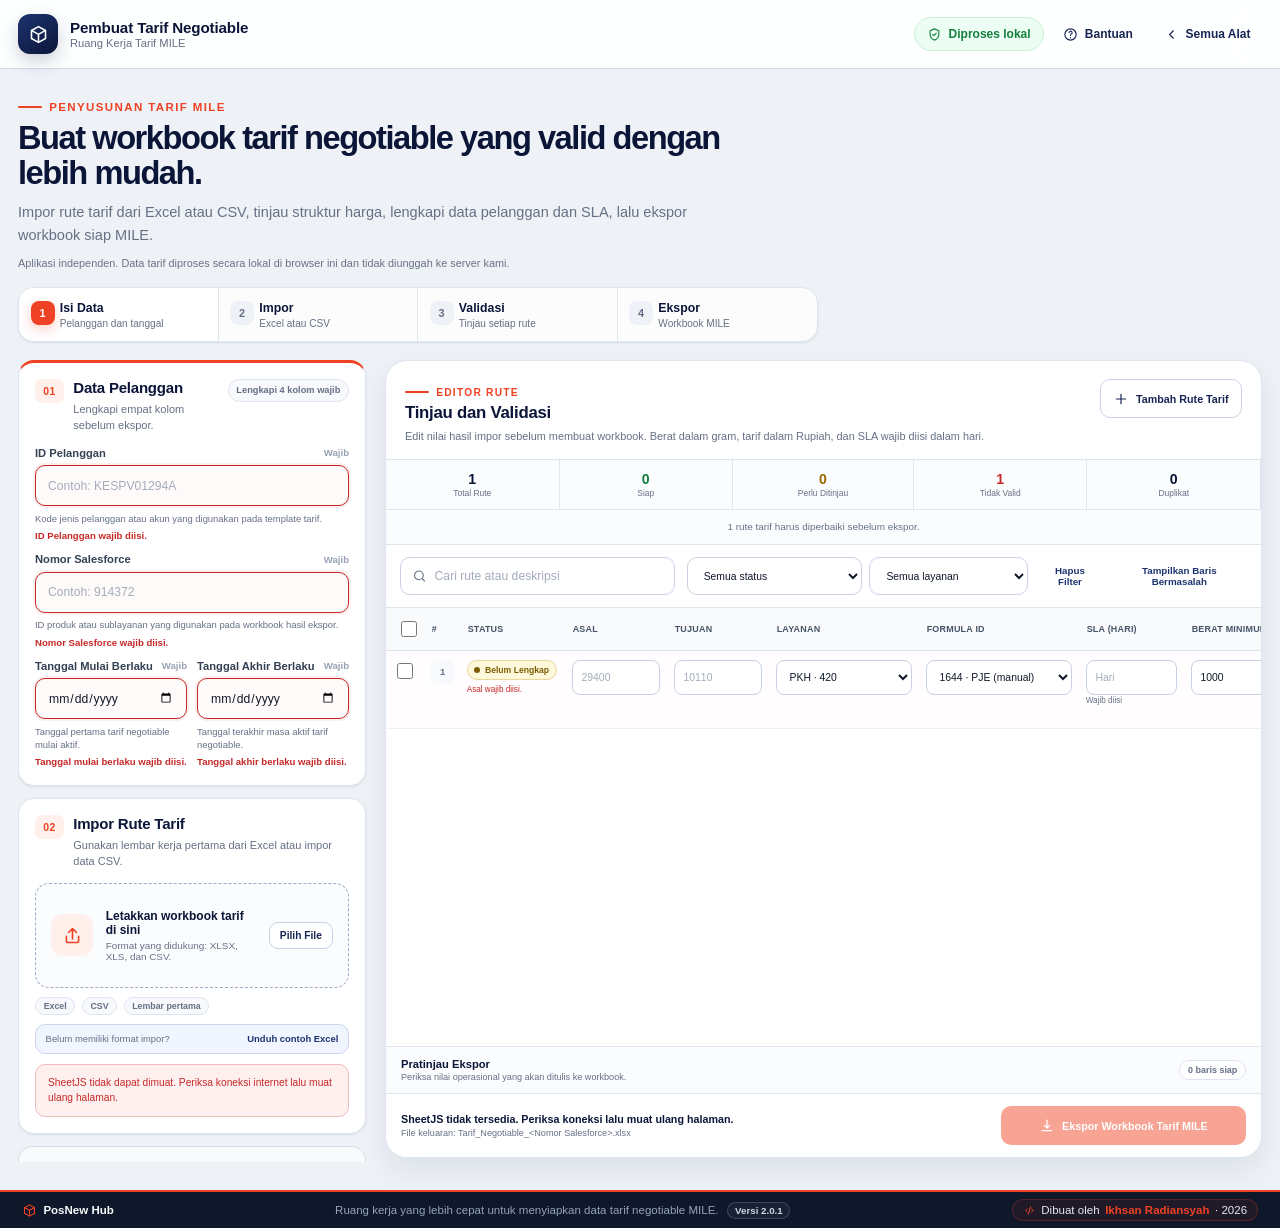
==== commit b44af40b: "Make PJE formula ID the default" ====
--- a/index.html
+++ b/index.html
@@ -27,7 +27,7 @@
   <meta name="twitter:description" content="Impor, validasi, dan ekspor workbook tarif negotiable siap MILE langsung di browser.">
   <meta name="twitter:image" content="https://tarif.posnew.com/og-cover.png">
   <link rel="preconnect" href="https://cdn.sheetjs.com" crossorigin>
-  <link rel="stylesheet" href="/assets/css/app.css?v=20260814-200">
+  <link rel="stylesheet" href="/assets/css/app.css?v=20261006-201">
   <script type="application/ld+json">
   {
     "@context":"https://schema.org",
@@ -37,7 +37,7 @@
     "operatingSystem":"Web",
     "url":"https://tarif.posnew.com/",
     "description":"Aplikasi browser untuk mengimpor, meninjau, memvalidasi, dan mengekspor rute tarif negotiable PosIND menjadi workbook Excel siap MILE.",
-    "softwareVersion":"2.0.0",
+    "softwareVersion":"2.0.1",
     "author":{"@type":"Person","name":"Ikhsan Radiansyah","url":"https://posnew.com/about-me.html"},
     "offers":{"@type":"Offer","price":"0","priceCurrency":"IDR"}
   }
@@ -327,7 +327,7 @@
       <svg viewBox="0 0 24 24" aria-hidden="true"><path d="M4 7.5 12 3l8 4.5v9L12 21l-8-4.5v-9Z"/><path d="m4.5 7.5 7.5 4.2 7.5-4.2M12 12v8.2"/></svg>
       PosNew Hub
     </a>
-    <p class="footer-desc"><span class="footer-desc-text">Ruang kerja yang lebih cepat untuk menyiapkan data tarif negotiable MILE.</span><span class="footer-version" id="appVersion">Versi 2.0.0</span></p>
+    <p class="footer-desc"><span class="footer-desc-text">Ruang kerja yang lebih cepat untuk menyiapkan data tarif negotiable MILE.</span><span class="footer-version" id="appVersion">Versi 2.0.1</span></p>
     <a class="footer-creator-badge" href="https://posnew.com/about-me.html">
       <svg viewBox="0 0 24 24" aria-hidden="true"><path d="m8 9-3 3 3 3M16 9l3 3-3 3M14 5l-4 14"/></svg>
       Dibuat oleh <strong>Ikhsan Radiansyah</strong> · 2026
@@ -336,10 +336,10 @@
 
   <noscript><div class="noscript-message">JavaScript harus diaktifkan untuk menggunakan Pembuat Tarif Negotiable.</div></noscript>
   <script src="https://cdn.sheetjs.com/xlsx-0.20.3/package/dist/xlsx.full.min.js" defer></script>
-  <script src="/assets/js/constants.js?v=20260814-200" defer></script>
-  <script src="/assets/js/importer.js?v=20260814-200" defer></script>
-  <script src="/assets/js/validation.js?v=20260814-200" defer></script>
-  <script src="/assets/js/export.js?v=20260814-200" defer></script>
-  <script src="/assets/js/app.js?v=20260814-200" defer></script>
+  <script src="/assets/js/constants.js?v=20261006-201" defer></script>
+  <script src="/assets/js/importer.js?v=20261006-201" defer></script>
+  <script src="/assets/js/validation.js?v=20261006-201" defer></script>
+  <script src="/assets/js/export.js?v=20261006-201" defer></script>
+  <script src="/assets/js/app.js?v=20261006-201" defer></script>
 </body>
 </html>
--- a/assets/css/app.css
+++ b/assets/css/app.css
@@ -124,6 +124,11 @@
 .browse-chip{padding:.45rem .62rem;border:1px solid var(--line-strong);border-radius:9px;color:var(--navy-800);background:#fff;font-size:.64rem;font-weight:800;white-space:nowrap}
 .format-row{display:flex;gap:.4rem;margin-top:9px}
 .format-row span{padding:.2rem .48rem;border:1px solid var(--line);border-radius:999px;color:var(--muted);background:var(--surface-soft);font-size:.55rem;font-weight:750}
+.template-download{display:flex;align-items:center;justify-content:space-between;gap:.6rem;margin-top:9px;padding:.52rem .6rem;border:1px solid #cad6eb;border-radius:10px;background:var(--surface-blue);font-size:.59rem}
+.template-download span{color:var(--muted)}
+.template-download a{color:var(--navy-700);font-weight:850;text-decoration:none;white-space:nowrap}
+.template-download a:hover{text-decoration:underline}
+.template-download a:focus-visible{outline:3px solid rgba(29,52,112,.2);outline-offset:2px}
 .file-card{display:grid;grid-template-columns:auto minmax(0,1fr) auto;align-items:center;gap:.65rem;margin-top:11px;padding:.72rem;border:1px solid var(--line);border-radius:12px;background:var(--surface-soft)}
 .file-icon{width:35px;height:35px;display:grid;place-items:center;border-radius:9px;color:var(--success);background:var(--success-soft)}
 .file-icon svg{width:18px}
@@ -201,7 +206,7 @@
 .bulk-toolbar>div{display:flex;gap:.35rem}
 
 .table-shell{position:relative;flex:1;min-height:390px;max-height:calc(100vh - 425px);overflow:auto;background:#fff;scrollbar-width:thin}
-.tariff-table{width:100%;min-width:1390px;border-collapse:separate;border-spacing:0;table-layout:fixed}
+.tariff-table{width:100%;min-width:1540px;border-collapse:separate;border-spacing:0;table-layout:fixed}
 .tariff-table thead{position:sticky;top:0;z-index:12}
 .tariff-table th{height:43px;padding:.55rem .48rem;border-bottom:1px solid var(--line);background:#f8fafc;color:#475467;font-size:.56rem;font-weight:850;letter-spacing:.025em;text-align:left;text-transform:uppercase;white-space:nowrap}
 .tariff-table th:first-child,.tariff-table td:first-child{padding-left:.7rem}
@@ -214,11 +219,12 @@
 .tariff-table .number-column{width:36px}
 .tariff-table th:nth-child(3){width:105px}
 .tariff-table th:nth-child(4),.tariff-table th:nth-child(5){width:102px}
-.tariff-table th:nth-child(6){width:138px}
-.tariff-table th:nth-child(7){width:100px}
-.tariff-table th:nth-child(8),.tariff-table th:nth-child(9),.tariff-table th:nth-child(10),.tariff-table th:nth-child(11){width:122px}
-.tariff-table th:nth-child(12){width:205px}
-.tariff-table th:nth-child(13){width:94px}
+.tariff-table th:nth-child(6){width:150px}
+.tariff-table th:nth-child(7){width:160px}
+.tariff-table th:nth-child(8){width:105px}
+.tariff-table th:nth-child(9),.tariff-table th:nth-child(10),.tariff-table th:nth-child(11),.tariff-table th:nth-child(12){width:122px}
+.tariff-table th:nth-child(13){width:205px}
+.tariff-table th:nth-child(14){width:94px}
 .tariff-table input[type=text],.tariff-table input[type=number],.tariff-table select{height:35px;padding:0 .55rem;border-radius:8px;font-size:.65rem}
 .tariff-table input[type=checkbox]{width:16px;height:16px;accent-color:var(--navy-700);cursor:pointer}
 .row-number{display:inline-grid;place-items:center;width:24px;height:24px;border-radius:7px;color:var(--muted);background:var(--surface-soft);font-size:.59rem;font-weight:800}
@@ -231,8 +237,7 @@
 .status-badge.incomplete{color:#7b5d00;border-color:#e8d79a;background:#fff9dc}
 .row-error-summary{display:block;margin-top:.32rem;color:var(--danger);font-size:.51rem;line-height:1.25}
 .row-review-summary{display:block;margin-top:.32rem;color:var(--warning);font-size:.51rem;line-height:1.25}
-.sla-display{display:flex;flex-direction:column;padding:.35rem .45rem;border:1px solid #dbe2ee;border-radius:8px;background:var(--surface-soft)}
-.sla-display strong{color:var(--navy-900);font-size:.61rem}
+.sla-display{display:flex;flex-direction:column}
 .sla-display small{margin-top:.1rem;color:var(--muted);font-size:.51rem}
 .field-cell .cell-error{display:block;min-height:.72rem;margin-top:.17rem;color:var(--danger);font-size:.47rem;line-height:1.15}
 .row-actions{display:flex;align-items:center;gap:.25rem}
@@ -312,7 +317,9 @@
 .dashboard-footer{width:100%;height:38px;margin-top:auto;padding:0 22px;display:flex;align-items:center;justify-content:space-between;gap:1rem;overflow:hidden;border-top:2px solid var(--orange);background:#0f172a;font-size:.72rem}
 .footer-brand{flex:0 0 auto;display:inline-flex;align-items:center;gap:.4rem;color:#f8fafc;text-decoration:none;font-weight:750;white-space:nowrap}
 .footer-brand svg{width:15px;color:var(--orange)}
-.footer-desc{flex:1;margin:0;overflow:hidden;color:#94a3b8;text-align:center;text-overflow:ellipsis;white-space:nowrap}
+.footer-desc{flex:1;display:flex;align-items:center;justify-content:center;gap:.55rem;margin:0;overflow:hidden;color:#94a3b8;text-align:center;white-space:nowrap}
+.footer-desc-text{overflow:hidden;text-overflow:ellipsis}
+.footer-version{flex:0 0 auto;padding:.12rem .42rem;border:1px solid rgba(148,163,184,.28);border-radius:999px;color:#cbd5e1;background:rgba(148,163,184,.08);font-size:.61rem;font-weight:800}
 .footer-creator-badge{flex:0 0 auto;display:inline-flex;align-items:center;gap:.35rem;padding:.22rem .62rem;border:1px solid rgba(239,65,35,.25);border-radius:999px;color:#e2e8f0;background:rgba(239,65,35,.08);text-decoration:none;white-space:nowrap;transition:color .25s ease,background .25s ease,border-color .25s ease,transform .25s ease}
 .footer-creator-badge svg{width:13px;color:var(--orange);transition:transform .35s ease}
 .footer-creator-badge strong{color:var(--orange)}
@@ -343,7 +350,7 @@
   .setup-column{position:static;max-height:none;overflow:visible;padding:0}
   .editor-card{min-height:760px}
   .table-shell{max-height:560px}
-  .footer-desc{display:none}
+  .footer-desc-text{display:none}
 }
 
 @media (max-width:760px){
@@ -398,9 +405,9 @@
   .tariff-table td{display:none;padding:0;border:0;background:transparent!important}
   .tariff-table tr.is-expanded td:not(.desktop-only-hidden){display:block}
   .tariff-table td.mobile-row-summary{grid-column:1/-1;display:block!important}
-  .tariff-table td[data-label="Select"],.tariff-table td[data-label="Number"],.tariff-table td[data-label="Status"]{display:none!important}
-  .tariff-table td[data-label="Description"]{grid-column:1/-1}
-  .tariff-table td[data-label="Actions"]{grid-column:1/-1;display:block!important}
+  .tariff-table td[data-label="Pilih"],.tariff-table td[data-label="Nomor"],.tariff-table td[data-label="Status"]{display:none!important}
+  .tariff-table td[data-label="Deskripsi"]{grid-column:1/-1}
+  .tariff-table td[data-label="Tindakan"]{grid-column:1/-1;display:block!important}
   .tariff-table td::before{content:attr(data-label);display:block;margin-bottom:.28rem;color:var(--muted);font-size:.5rem;font-weight:850;letter-spacing:.035em;text-transform:uppercase}
   .mobile-row-summary::before{display:none!important}
   .mobile-summary-inner{display:grid;grid-template-columns:minmax(0,1fr) auto;align-items:center;gap:.65rem}
@@ -441,7 +448,7 @@
   .validation-metric small{max-width:55px;margin-inline:auto;white-space:normal;line-height:1.15}
   .toolbar-filters{grid-template-columns:1fr}
   .tariff-table tr{grid-template-columns:1fr}
-  .tariff-table td[data-label="Description"]{grid-column:auto}
+  .tariff-table td[data-label="Deskripsi"]{grid-column:auto}
   .preview-grid{grid-template-columns:1fr}
   .footer-brand svg{display:none}
   .footer-creator-badge{max-width:70%;overflow:hidden;text-overflow:ellipsis}
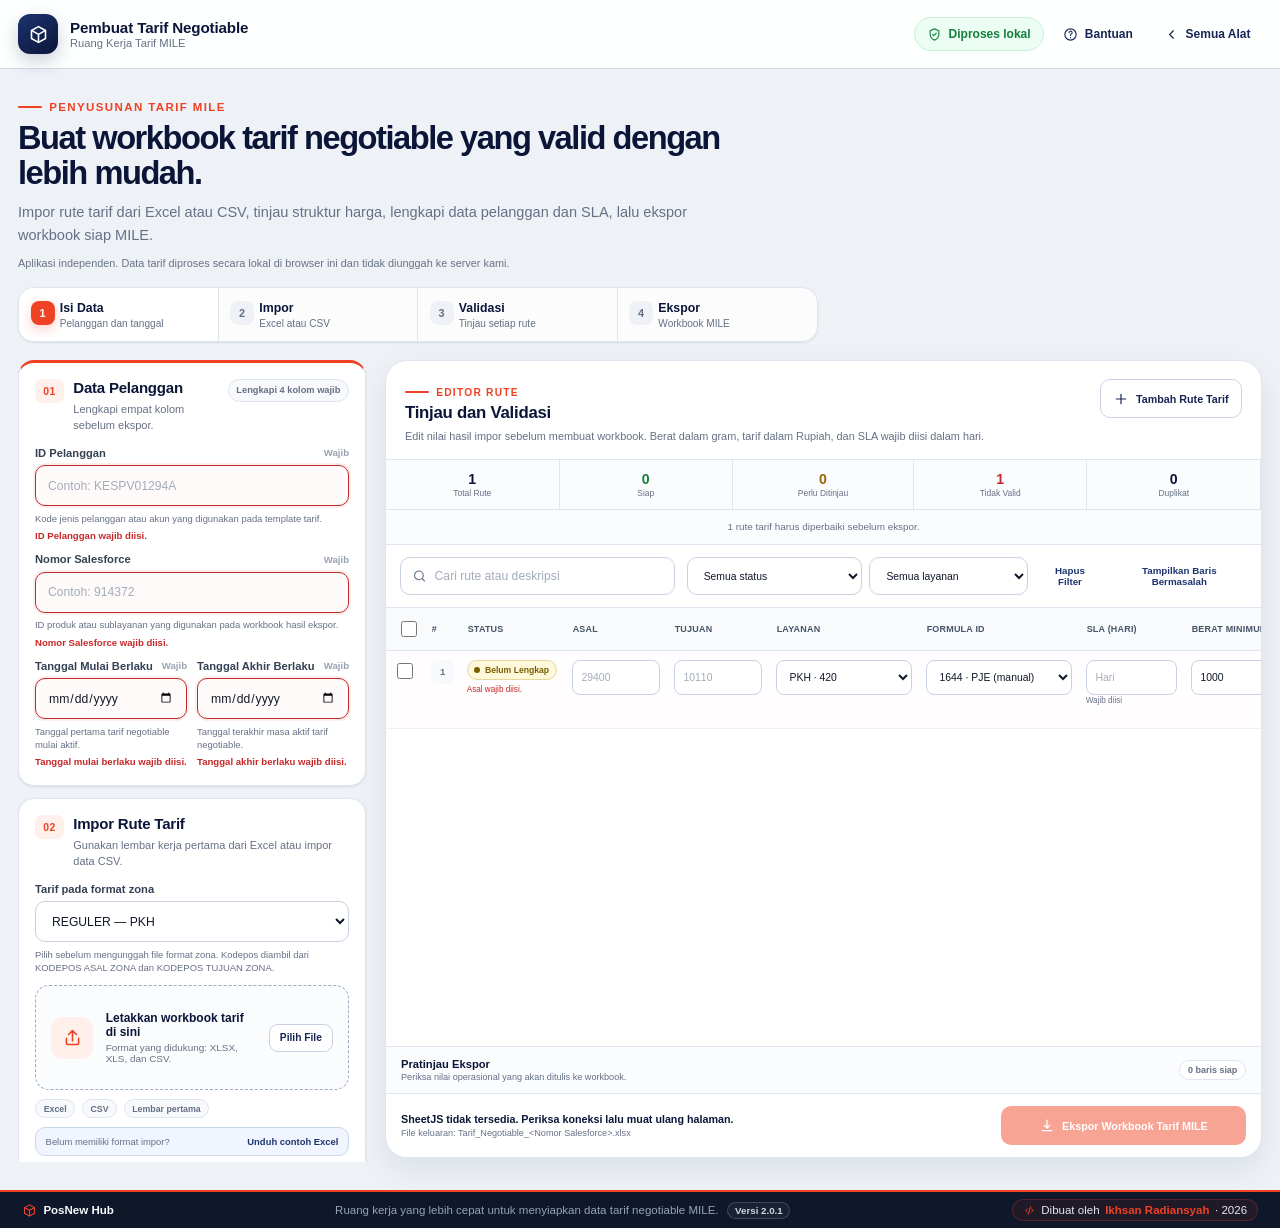
==== commit 5d76486c: "Support zone postcode tariff imports for PKH and PE" ====
--- a/index.html
+++ b/index.html
@@ -27,7 +27,7 @@
   <meta name="twitter:description" content="Impor, validasi, dan ekspor workbook tarif negotiable siap MILE langsung di browser.">
   <meta name="twitter:image" content="https://tarif.posnew.com/og-cover.png">
   <link rel="preconnect" href="https://cdn.sheetjs.com" crossorigin>
-  <link rel="stylesheet" href="/assets/css/app.css?v=20261006-201">
+  <link rel="stylesheet" href="/assets/css/app.css?v=20261016-203">
   <script type="application/ld+json">
   {
     "@context":"https://schema.org",
@@ -129,6 +129,15 @@
         <section class="panel-card upload-card" aria-labelledby="importTitle">
           <div class="panel-heading">
             <div><span class="section-index">02</span><div><h2 id="importTitle">Impor Rute Tarif</h2><p>Gunakan lembar kerja pertama dari Excel atau impor data CSV.</p></div></div>
+          </div>
+
+          <div class="form-group import-options">
+            <label for="importTariffType">Tarif pada format zona</label>
+            <select id="importTariffType" aria-describedby="importTariffTypeHelp">
+              <option value="reguler">REGULER — PKH</option>
+              <option value="nextday">NEXTDAY — PE</option>
+            </select>
+            <small class="field-hint" id="importTariffTypeHelp">Pilih sebelum mengunggah file format zona. Kodepos diambil dari KODEPOS ASAL ZONA dan KODEPOS TUJUAN ZONA.</small>
           </div>
 
           <button class="dropzone-area" id="dropzone" type="button" aria-describedby="uploadHelp">
@@ -298,11 +307,11 @@
       <div class="dialog-heading"><span class="dialog-icon" aria-hidden="true">?</span><div><h2 id="helpDialogTitle">Cara menyiapkan workbook tarif</h2><p>Ikuti empat tahap berikut tanpa meninggalkan halaman ini.</p></div></div>
       <ol class="help-list">
         <li><strong>Isi Data Pelanggan</strong><span>Masukkan ID Pelanggan, Nomor Salesforce, dan periode berlaku.</span></li>
-        <li><strong>Impor Rute Tarif</strong><span>Gunakan XLSX, XLS, atau CSV dengan header RUTE KANTOR, TARIF, dan Layanan. Contoh Excel tersedia di panel impor.</span></li>
+        <li><strong>Impor Rute Tarif</strong><span>Gunakan XLSX, XLS, atau CSV dengan header RUTE KANTOR, TARIF, dan Layanan, atau format KODEPOS ASAL ZONA dan KODEPOS TUJUAN ZONA. Untuk format zona, pilih REGULER (PKH) atau NEXTDAY (PE) sebelum memilih file. Contoh Excel tersedia di panel impor.</span></li>
         <li><strong>Tinjau dan Validasi</strong><span>Pilih layanan, periksa Formula ID, isi SLA hari, dan selesaikan data tidak lengkap atau duplikat.</span></li>
         <li><strong>Ekspor Workbook</strong><span>Konfirmasi ringkasan lalu unduh lembar kerja TariffCustomer.</span></li>
       </ol>
-      <div class="dialog-note"><strong>Format rute</strong><span>Gunakan ASAL|TUJUAN, contoh 29400|10110.</span></div>
+      <div class="dialog-note"><strong>Format rute</strong><span>Gunakan ASAL|TUJUAN, contoh 29400|10110. Pada format zona, asal dan tujuan dibaca langsung dari kolom kodepos zona.</span></div>
       <div class="dialog-actions"><button class="button button--primary" value="close">Mengerti</button></div>
     </form>
   </dialog>
@@ -336,10 +345,10 @@
 
   <noscript><div class="noscript-message">JavaScript harus diaktifkan untuk menggunakan Pembuat Tarif Negotiable.</div></noscript>
   <script src="https://cdn.sheetjs.com/xlsx-0.20.3/package/dist/xlsx.full.min.js" defer></script>
-  <script src="/assets/js/constants.js?v=20261006-201" defer></script>
-  <script src="/assets/js/importer.js?v=20261006-201" defer></script>
-  <script src="/assets/js/validation.js?v=20261006-201" defer></script>
-  <script src="/assets/js/export.js?v=20261006-201" defer></script>
-  <script src="/assets/js/app.js?v=20261006-201" defer></script>
+  <script src="/assets/js/constants.js?v=20261016-203" defer></script>
+  <script src="/assets/js/importer.js?v=20261016-203" defer></script>
+  <script src="/assets/js/validation.js?v=20261016-203" defer></script>
+  <script src="/assets/js/export.js?v=20261016-203" defer></script>
+  <script src="/assets/js/app.js?v=20261016-203" defer></script>
 </body>
 </html>
--- a/assets/css/app.css
+++ b/assets/css/app.css
@@ -102,6 +102,7 @@
 .form-grid--two{grid-template-columns:repeat(2,minmax(0,1fr))}
 .form-group{min-width:0}
 .form-group.full-width{grid-column:1/-1}
+.import-options{margin-bottom:11px}
 label{display:flex;align-items:center;justify-content:space-between;gap:.5rem;margin-bottom:.4rem;color:#344054;font-size:.7rem;font-weight:760}
 label span{color:var(--muted-2);font-size:.6rem;font-weight:650}
 input[type=text],input[type=number],input[type=date],input[type=search],select{width:100%;height:41px;border:1px solid var(--line-strong);border-radius:10px;color:var(--ink);background:#fff;padding:0 .75rem;font-size:.76rem;outline:none;transition:border-color .18s ease,box-shadow .18s ease,background .18s ease}
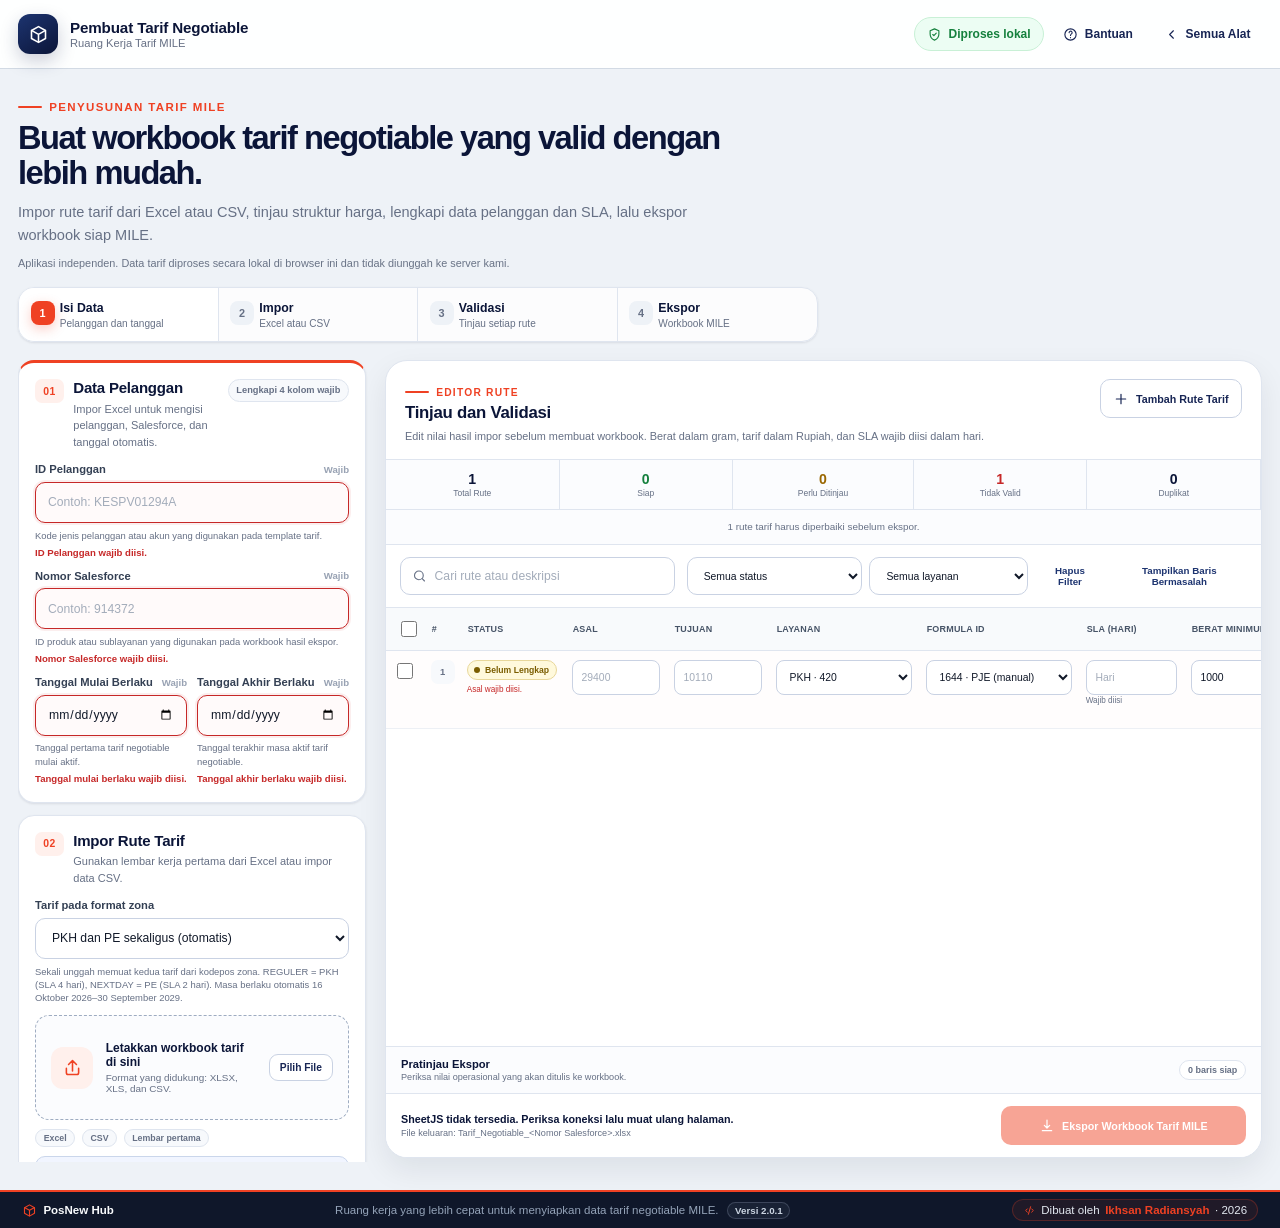
==== commit c89d9787: "Auto-fill imported customers and export PKH and PE together" ====
--- a/index.html
+++ b/index.html
@@ -27,7 +27,7 @@
   <meta name="twitter:description" content="Impor, validasi, dan ekspor workbook tarif negotiable siap MILE langsung di browser.">
   <meta name="twitter:image" content="https://tarif.posnew.com/og-cover.png">
   <link rel="preconnect" href="https://cdn.sheetjs.com" crossorigin>
-  <link rel="stylesheet" href="/assets/css/app.css?v=20261016-203">
+  <link rel="stylesheet" href="/assets/css/app.css?v=20261016-204">
   <script type="application/ld+json">
   {
     "@context":"https://schema.org",
@@ -93,7 +93,7 @@
           <div class="panel-heading panel-heading--status">
             <div>
               <span class="section-index">01</span>
-              <div><h2 id="customerSetupTitle">Data Pelanggan</h2><p>Lengkapi empat kolom sebelum ekspor.</p></div>
+              <div><h2 id="customerSetupTitle">Data Pelanggan</h2><p>Impor Excel untuk mengisi pelanggan, Salesforce, dan tanggal otomatis.</p></div>
             </div>
             <span class="completion-badge" id="setupCompletion">Lengkapi 4 kolom wajib</span>
           </div>
@@ -106,10 +106,16 @@
               <span class="field-error" id="customerError"></span>
             </div>
             <div class="form-group full-width" id="fieldGroupSalesforce">
-              <label for="salesforceNumber">Nomor Salesforce <span>Wajib</span></label>
+              <label for="salesforceNumber" id="salesforceLabel">Nomor Salesforce <span>Wajib</span></label>
               <input id="salesforceNumber" type="text" autocomplete="off" spellcheck="false" inputmode="text" placeholder="Contoh: 914372" aria-describedby="salesforceHelp salesforceError">
               <span class="field-hint" id="salesforceHelp">ID produk atau sublayanan yang digunakan pada workbook hasil ekspor.</span>
               <span class="field-error" id="salesforceError"></span>
+            </div>
+            <div class="form-group full-width" id="fieldGroupSalesforcePe" hidden>
+              <label for="salesforcePe">Nomor Salesforce PE <span>Untuk PE</span></label>
+              <input id="salesforcePe" type="text" autocomplete="off" spellcheck="false" placeholder="Kode Salesforce PE dari Excel" aria-describedby="salesforcePeHelp salesforcePeError">
+              <span class="field-hint" id="salesforcePeHelp">Dibaca dari Kode Salesforce PE; digunakan untuk layanan PE.</span>
+              <span class="field-error" id="salesforcePeError"></span>
             </div>
             <div class="form-group" id="fieldGroupStart">
               <label for="startDate">Tanggal Mulai Berlaku <span>Wajib</span></label>
@@ -134,10 +140,11 @@
           <div class="form-group import-options">
             <label for="importTariffType">Tarif pada format zona</label>
             <select id="importTariffType" aria-describedby="importTariffTypeHelp">
+              <option value="both">PKH dan PE sekaligus (otomatis)</option>
               <option value="reguler">REGULER — PKH</option>
               <option value="nextday">NEXTDAY — PE</option>
             </select>
-            <small class="field-hint" id="importTariffTypeHelp">Pilih sebelum mengunggah file format zona. Kodepos diambil dari KODEPOS ASAL ZONA dan KODEPOS TUJUAN ZONA.</small>
+            <small class="field-hint" id="importTariffTypeHelp">Sekali unggah memuat kedua tarif dari kodepos zona. REGULER = PKH (SLA 4 hari), NEXTDAY = PE (SLA 2 hari). Masa berlaku otomatis 16 Oktober 2026–30 September 2029.</small>
           </div>
 
           <button class="dropzone-area" id="dropzone" type="button" aria-describedby="uploadHelp">
@@ -306,8 +313,8 @@
     <form method="dialog">
       <div class="dialog-heading"><span class="dialog-icon" aria-hidden="true">?</span><div><h2 id="helpDialogTitle">Cara menyiapkan workbook tarif</h2><p>Ikuti empat tahap berikut tanpa meninggalkan halaman ini.</p></div></div>
       <ol class="help-list">
-        <li><strong>Isi Data Pelanggan</strong><span>Masukkan ID Pelanggan, Nomor Salesforce, dan periode berlaku.</span></li>
-        <li><strong>Impor Rute Tarif</strong><span>Gunakan XLSX, XLS, atau CSV dengan header RUTE KANTOR, TARIF, dan Layanan, atau format KODEPOS ASAL ZONA dan KODEPOS TUJUAN ZONA. Untuk format zona, pilih REGULER (PKH) atau NEXTDAY (PE) sebelum memilih file. Contoh Excel tersedia di panel impor.</span></li>
+        <li><strong>Isi Data Pelanggan</strong><span>Saat impor, ID Pelanggan dan kode Salesforce PKH/PE dibaca dari Excel. Masa berlaku diisi 16 Oktober 2026–30 September 2029. Nilainya tetap dapat diedit.</span></li>
+        <li><strong>Impor Rute Tarif</strong><span>Gunakan XLSX, XLS, atau CSV dengan header RUTE KANTOR, TARIF, dan Layanan, atau format KODEPOS ASAL ZONA dan KODEPOS TUJUAN ZONA. Format zona otomatis memuat REGULER untuk PKH (SLA 4 hari) dan NEXTDAY untuk PE (SLA 2 hari) sekaligus.</span></li>
         <li><strong>Tinjau dan Validasi</strong><span>Pilih layanan, periksa Formula ID, isi SLA hari, dan selesaikan data tidak lengkap atau duplikat.</span></li>
         <li><strong>Ekspor Workbook</strong><span>Konfirmasi ringkasan lalu unduh lembar kerja TariffCustomer.</span></li>
       </ol>
@@ -345,10 +352,10 @@
 
   <noscript><div class="noscript-message">JavaScript harus diaktifkan untuk menggunakan Pembuat Tarif Negotiable.</div></noscript>
   <script src="https://cdn.sheetjs.com/xlsx-0.20.3/package/dist/xlsx.full.min.js" defer></script>
-  <script src="/assets/js/constants.js?v=20261016-203" defer></script>
-  <script src="/assets/js/importer.js?v=20261016-203" defer></script>
-  <script src="/assets/js/validation.js?v=20261016-203" defer></script>
-  <script src="/assets/js/export.js?v=20261016-203" defer></script>
-  <script src="/assets/js/app.js?v=20261016-203" defer></script>
+  <script src="/assets/js/constants.js?v=20261016-204" defer></script>
+  <script src="/assets/js/importer.js?v=20261016-204" defer></script>
+  <script src="/assets/js/validation.js?v=20261016-204" defer></script>
+  <script src="/assets/js/export.js?v=20261016-204" defer></script>
+  <script src="/assets/js/app.js?v=20261016-204" defer></script>
 </body>
 </html>
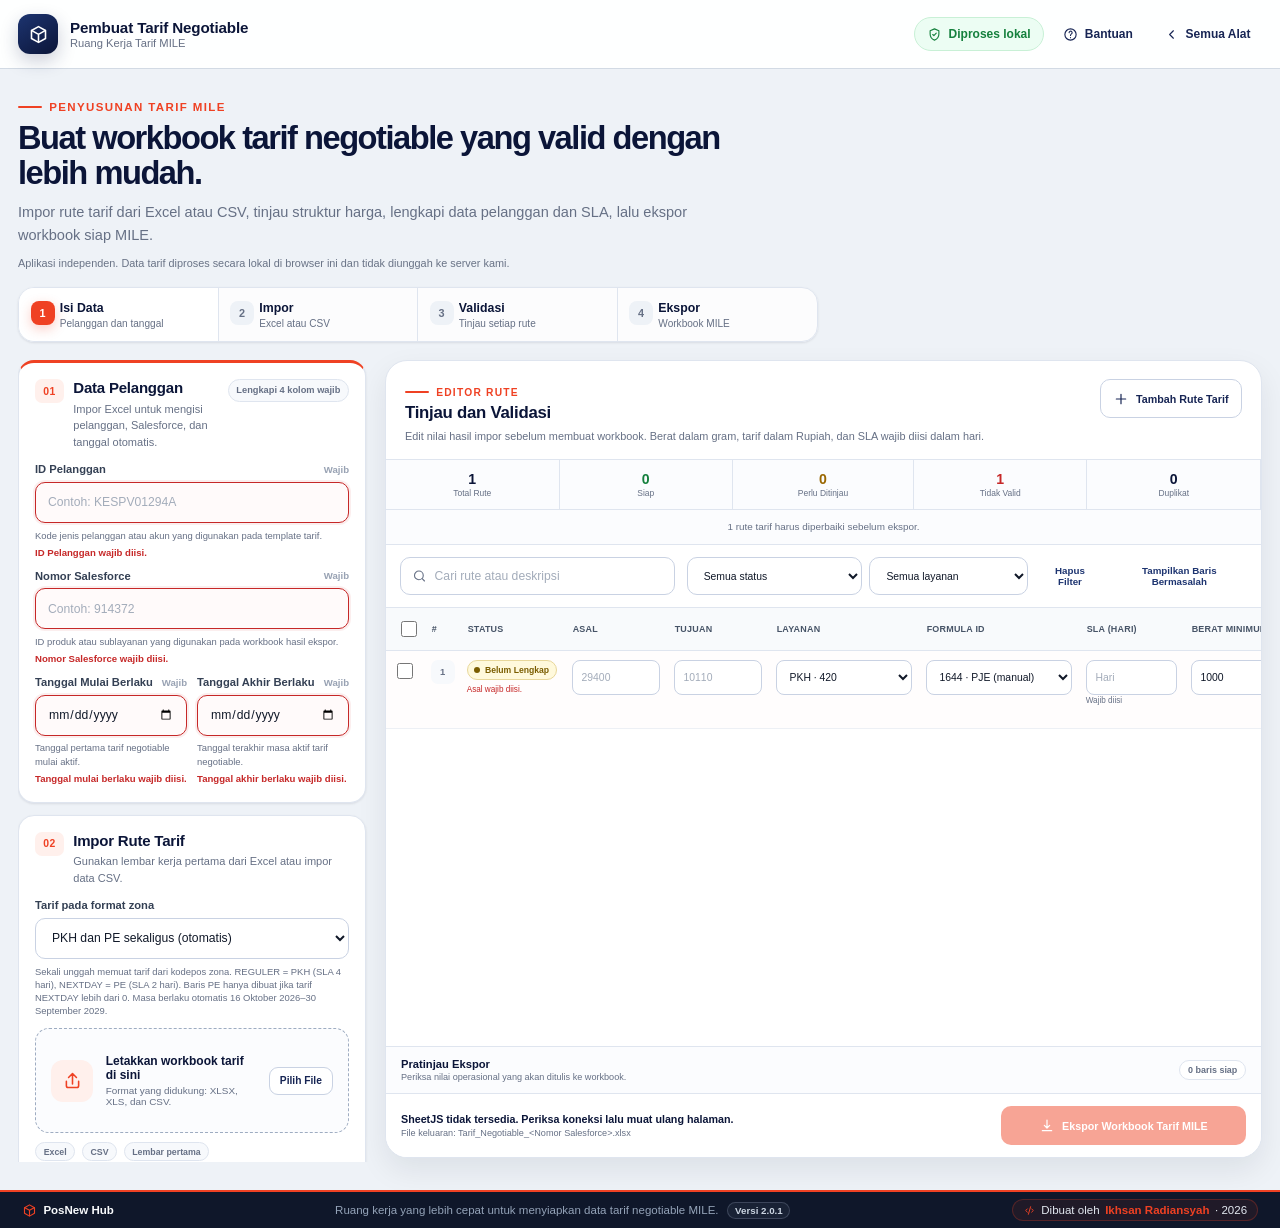
==== commit 3be48bba: "Import PE routes only when a positive NEXTDAY tariff exists" ====
--- a/index.html
+++ b/index.html
@@ -27,7 +27,7 @@
   <meta name="twitter:description" content="Impor, validasi, dan ekspor workbook tarif negotiable siap MILE langsung di browser.">
   <meta name="twitter:image" content="https://tarif.posnew.com/og-cover.png">
   <link rel="preconnect" href="https://cdn.sheetjs.com" crossorigin>
-  <link rel="stylesheet" href="/assets/css/app.css?v=20261016-204">
+  <link rel="stylesheet" href="/assets/css/app.css?v=20261016-205">
   <script type="application/ld+json">
   {
     "@context":"https://schema.org",
@@ -144,7 +144,7 @@
               <option value="reguler">REGULER — PKH</option>
               <option value="nextday">NEXTDAY — PE</option>
             </select>
-            <small class="field-hint" id="importTariffTypeHelp">Sekali unggah memuat kedua tarif dari kodepos zona. REGULER = PKH (SLA 4 hari), NEXTDAY = PE (SLA 2 hari). Masa berlaku otomatis 16 Oktober 2026–30 September 2029.</small>
+            <small class="field-hint" id="importTariffTypeHelp">Sekali unggah memuat tarif dari kodepos zona. REGULER = PKH (SLA 4 hari), NEXTDAY = PE (SLA 2 hari). Baris PE hanya dibuat jika tarif NEXTDAY lebih dari 0. Masa berlaku otomatis 16 Oktober 2026–30 September 2029.</small>
           </div>
 
           <button class="dropzone-area" id="dropzone" type="button" aria-describedby="uploadHelp">
@@ -352,10 +352,10 @@
 
   <noscript><div class="noscript-message">JavaScript harus diaktifkan untuk menggunakan Pembuat Tarif Negotiable.</div></noscript>
   <script src="https://cdn.sheetjs.com/xlsx-0.20.3/package/dist/xlsx.full.min.js" defer></script>
-  <script src="/assets/js/constants.js?v=20261016-204" defer></script>
-  <script src="/assets/js/importer.js?v=20261016-204" defer></script>
-  <script src="/assets/js/validation.js?v=20261016-204" defer></script>
-  <script src="/assets/js/export.js?v=20261016-204" defer></script>
-  <script src="/assets/js/app.js?v=20261016-204" defer></script>
+  <script src="/assets/js/constants.js?v=20261016-205" defer></script>
+  <script src="/assets/js/importer.js?v=20261016-205" defer></script>
+  <script src="/assets/js/validation.js?v=20261016-205" defer></script>
+  <script src="/assets/js/export.js?v=20261016-205" defer></script>
+  <script src="/assets/js/app.js?v=20261016-205" defer></script>
 </body>
 </html>
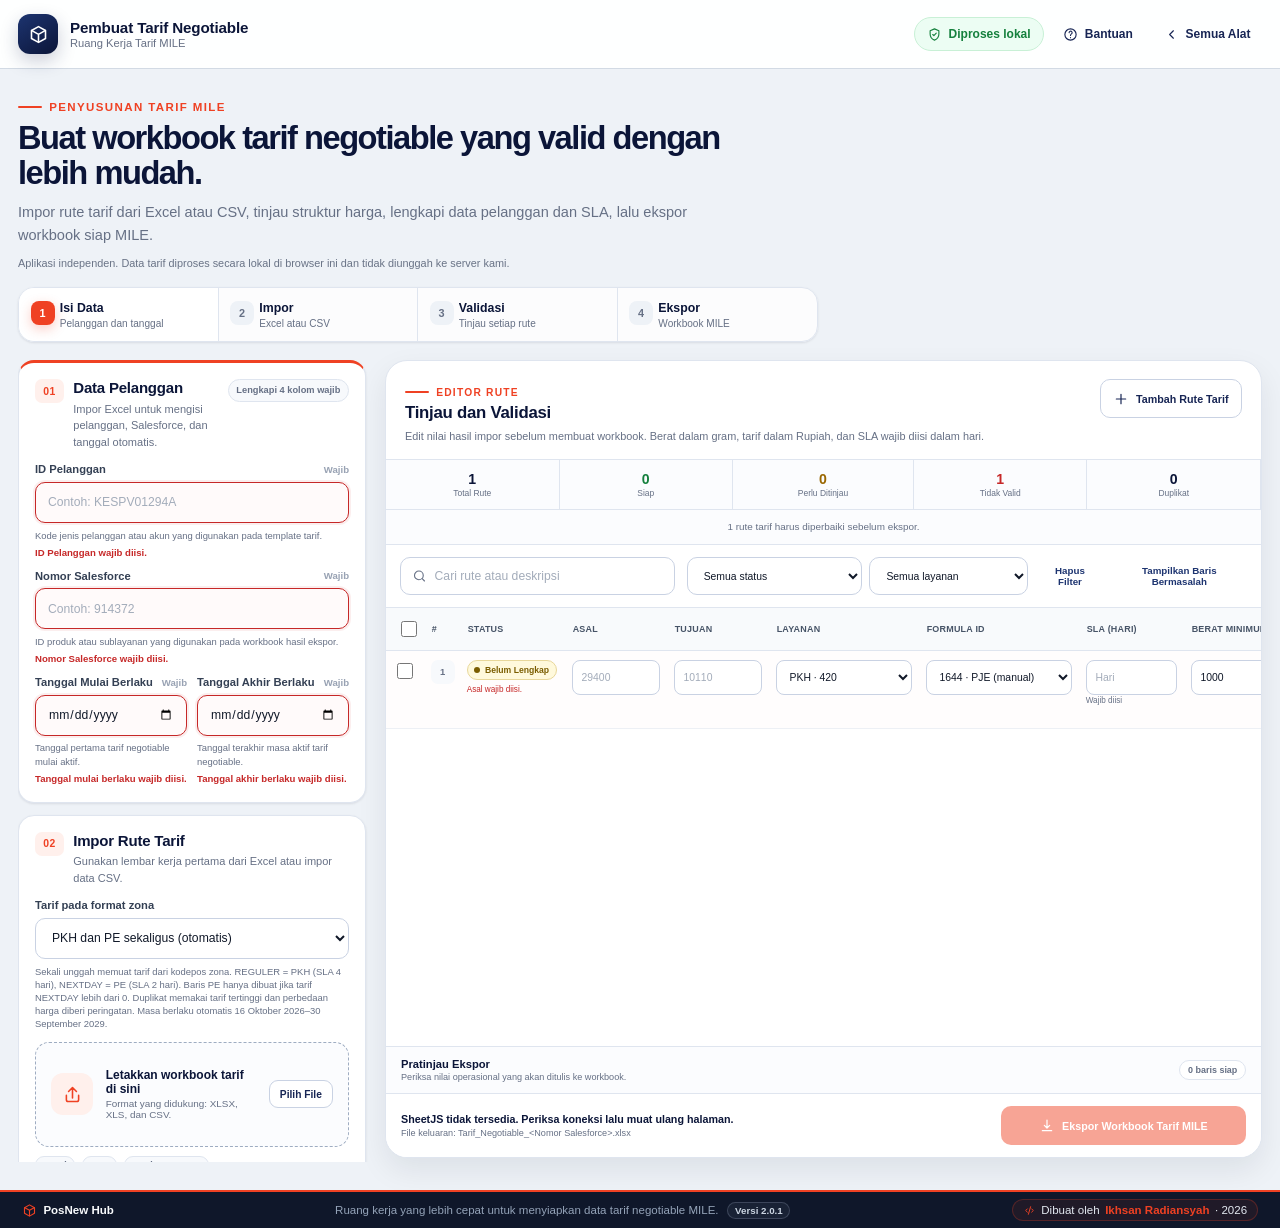
==== commit 20e7bf19: "Use highest duplicate tariffs and allow export with price warnings" ====
--- a/index.html
+++ b/index.html
@@ -27,7 +27,7 @@
   <meta name="twitter:description" content="Impor, validasi, dan ekspor workbook tarif negotiable siap MILE langsung di browser.">
   <meta name="twitter:image" content="https://tarif.posnew.com/og-cover.png">
   <link rel="preconnect" href="https://cdn.sheetjs.com" crossorigin>
-  <link rel="stylesheet" href="/assets/css/app.css?v=20261016-205">
+  <link rel="stylesheet" href="/assets/css/app.css?v=20261016-206">
   <script type="application/ld+json">
   {
     "@context":"https://schema.org",
@@ -144,7 +144,7 @@
               <option value="reguler">REGULER — PKH</option>
               <option value="nextday">NEXTDAY — PE</option>
             </select>
-            <small class="field-hint" id="importTariffTypeHelp">Sekali unggah memuat tarif dari kodepos zona. REGULER = PKH (SLA 4 hari), NEXTDAY = PE (SLA 2 hari). Baris PE hanya dibuat jika tarif NEXTDAY lebih dari 0. Masa berlaku otomatis 16 Oktober 2026–30 September 2029.</small>
+            <small class="field-hint" id="importTariffTypeHelp">Sekali unggah memuat tarif dari kodepos zona. REGULER = PKH (SLA 4 hari), NEXTDAY = PE (SLA 2 hari). Baris PE hanya dibuat jika tarif NEXTDAY lebih dari 0. Duplikat memakai tarif tertinggi dan perbedaan harga diberi peringatan. Masa berlaku otomatis 16 Oktober 2026–30 September 2029.</small>
           </div>
 
           <button class="dropzone-area" id="dropzone" type="button" aria-describedby="uploadHelp">
@@ -352,10 +352,10 @@
 
   <noscript><div class="noscript-message">JavaScript harus diaktifkan untuk menggunakan Pembuat Tarif Negotiable.</div></noscript>
   <script src="https://cdn.sheetjs.com/xlsx-0.20.3/package/dist/xlsx.full.min.js" defer></script>
-  <script src="/assets/js/constants.js?v=20261016-205" defer></script>
-  <script src="/assets/js/importer.js?v=20261016-205" defer></script>
-  <script src="/assets/js/validation.js?v=20261016-205" defer></script>
-  <script src="/assets/js/export.js?v=20261016-205" defer></script>
-  <script src="/assets/js/app.js?v=20261016-205" defer></script>
+  <script src="/assets/js/constants.js?v=20261016-206" defer></script>
+  <script src="/assets/js/importer.js?v=20261016-206" defer></script>
+  <script src="/assets/js/validation.js?v=20261016-206" defer></script>
+  <script src="/assets/js/export.js?v=20261016-206" defer></script>
+  <script src="/assets/js/app.js?v=20261016-206" defer></script>
 </body>
 </html>
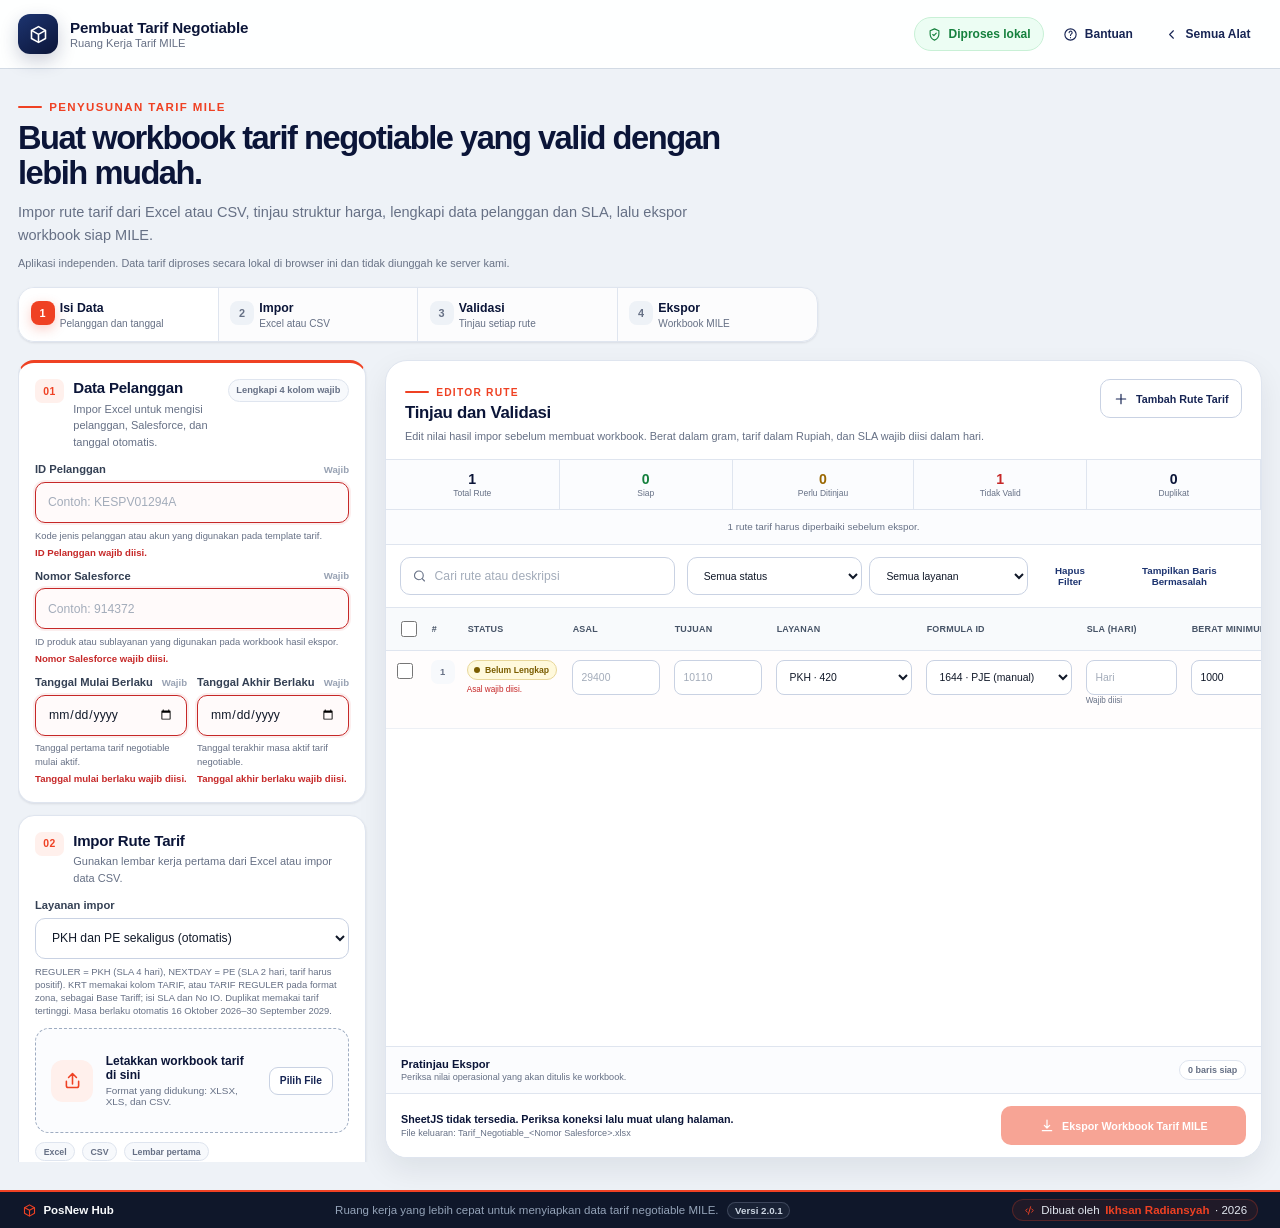
==== commit 458f510d: "Add dedicated KRT CBA export with Base Tariff and required IO" ====
--- a/index.html
+++ b/index.html
@@ -27,7 +27,7 @@
   <meta name="twitter:description" content="Impor, validasi, dan ekspor workbook tarif negotiable siap MILE langsung di browser.">
   <meta name="twitter:image" content="https://tarif.posnew.com/og-cover.png">
   <link rel="preconnect" href="https://cdn.sheetjs.com" crossorigin>
-  <link rel="stylesheet" href="/assets/css/app.css?v=20261016-206">
+  <link rel="stylesheet" href="/assets/css/app.css?v=20261019-207">
   <script type="application/ld+json">
   {
     "@context":"https://schema.org",
@@ -117,6 +117,12 @@
               <span class="field-hint" id="salesforcePeHelp">Dibaca dari Kode Salesforce PE; digunakan untuk layanan PE.</span>
               <span class="field-error" id="salesforcePeError"></span>
             </div>
+            <div class="form-group full-width" id="fieldGroupInternalOrder" hidden>
+              <label for="internalOrder">No IO KRT <span>Wajib untuk KRT</span></label>
+              <input id="internalOrder" type="text" autocomplete="off" spellcheck="false" placeholder="Masukkan No IO" aria-describedby="internalOrderHelp internalOrderError">
+              <span class="field-hint" id="internalOrderHelp">Berlaku untuk semua rute KRT. Service ID 470 · Kode layanan pelanggan 915903 · Subservice 916479 · Formula ID 1644.</span>
+              <span class="field-error" id="internalOrderError"></span>
+            </div>
             <div class="form-group" id="fieldGroupStart">
               <label for="startDate">Tanggal Mulai Berlaku <span>Wajib</span></label>
               <input id="startDate" type="date" aria-describedby="startHelp startError">
@@ -138,13 +144,14 @@
           </div>
 
           <div class="form-group import-options">
-            <label for="importTariffType">Tarif pada format zona</label>
+            <label for="importTariffType">Layanan impor</label>
             <select id="importTariffType" aria-describedby="importTariffTypeHelp">
               <option value="both">PKH dan PE sekaligus (otomatis)</option>
               <option value="reguler">REGULER — PKH</option>
               <option value="nextday">NEXTDAY — PE</option>
+              <option value="krt">KRT — Base Tariff (CBA)</option>
             </select>
-            <small class="field-hint" id="importTariffTypeHelp">Sekali unggah memuat tarif dari kodepos zona. REGULER = PKH (SLA 4 hari), NEXTDAY = PE (SLA 2 hari). Baris PE hanya dibuat jika tarif NEXTDAY lebih dari 0. Duplikat memakai tarif tertinggi dan perbedaan harga diberi peringatan. Masa berlaku otomatis 16 Oktober 2026–30 September 2029.</small>
+            <small class="field-hint" id="importTariffTypeHelp">REGULER = PKH (SLA 4 hari), NEXTDAY = PE (SLA 2 hari, tarif harus positif). KRT memakai kolom TARIF, atau TARIF REGULER pada format zona, sebagai Base Tariff; isi SLA dan No IO. Duplikat memakai tarif tertinggi. Masa berlaku otomatis 16 Oktober 2026–30 September 2029.</small>
           </div>
 
           <button class="dropzone-area" id="dropzone" type="button" aria-describedby="uploadHelp">
@@ -257,10 +264,10 @@
                   <th>Layanan</th>
                   <th>Formula ID</th>
                   <th>SLA (hari)</th>
-                  <th>Berat Minimum</th>
-                  <th>Tarif Minimum</th>
-                  <th>Berat Kelipatan</th>
-                  <th>Tarif Kelipatan</th>
+                  <th class="standard-tariff-column">Berat Minimum</th>
+                  <th id="primaryTariffHeader">Tarif Minimum</th>
+                  <th class="standard-tariff-column">Berat Kelipatan</th>
+                  <th class="standard-tariff-column">Tarif Kelipatan</th>
                   <th>Deskripsi</th>
                   <th>Tindakan</th>
                 </tr>
@@ -283,7 +290,7 @@
               <div class="preview-grid" id="previewGrid"></div>
               <div class="preview-table-wrap">
                 <table class="preview-table">
-                  <thead><tr><th>Asal</th><th>Tujuan</th><th>Layanan</th><th>SLA</th><th>Formula ID</th><th>Formula JSON</th><th>Pelanggan</th><th>Sublayanan</th><th>Deskripsi</th></tr></thead>
+                  <thead><tr><th>Asal</th><th>Tujuan</th><th>Layanan</th><th>SLA</th><th>Formula ID</th><th>Formula JSON</th><th>Pelanggan</th><th>Sublayanan</th><th>Deskripsi</th><th>No IO KRT</th></tr></thead>
                   <tbody id="previewTableBody"></tbody>
                 </table>
               </div>
@@ -352,10 +359,10 @@
 
   <noscript><div class="noscript-message">JavaScript harus diaktifkan untuk menggunakan Pembuat Tarif Negotiable.</div></noscript>
   <script src="https://cdn.sheetjs.com/xlsx-0.20.3/package/dist/xlsx.full.min.js" defer></script>
-  <script src="/assets/js/constants.js?v=20261016-206" defer></script>
-  <script src="/assets/js/importer.js?v=20261016-206" defer></script>
-  <script src="/assets/js/validation.js?v=20261016-206" defer></script>
-  <script src="/assets/js/export.js?v=20261016-206" defer></script>
-  <script src="/assets/js/app.js?v=20261016-206" defer></script>
+  <script src="/assets/js/constants.js?v=20261019-207" defer></script>
+  <script src="/assets/js/importer.js?v=20261019-207" defer></script>
+  <script src="/assets/js/validation.js?v=20261019-207" defer></script>
+  <script src="/assets/js/export.js?v=20261019-207" defer></script>
+  <script src="/assets/js/app.js?v=20261019-207" defer></script>
 </body>
 </html>
--- a/assets/css/app.css
+++ b/assets/css/app.css
@@ -208,6 +208,8 @@
 
 .table-shell{position:relative;flex:1;min-height:390px;max-height:calc(100vh - 425px);overflow:auto;background:#fff;scrollbar-width:thin}
 .tariff-table{width:100%;min-width:1540px;border-collapse:separate;border-spacing:0;table-layout:fixed}
+.tariff-table.is-krt-only{min-width:1150px}
+.tariff-table.is-krt-only .standard-tariff-column{display:none!important}
 .tariff-table thead{position:sticky;top:0;z-index:12}
 .tariff-table th{height:43px;padding:.55rem .48rem;border-bottom:1px solid var(--line);background:#f8fafc;color:#475467;font-size:.56rem;font-weight:850;letter-spacing:.025em;text-align:left;text-transform:uppercase;white-space:nowrap}
 .tariff-table th:first-child,.tariff-table td:first-child{padding-left:.7rem}
@@ -399,6 +401,8 @@
   .bulk-toolbar>div{width:100%;justify-content:space-between}
   .table-shell{max-height:none;min-height:240px;overflow:visible;padding:10px;background:#f7f9fc}
   .tariff-table{display:block;width:100%;min-width:0;table-layout:auto}
+  .tariff-table.is-krt-only{min-width:0}
+  .tariff-table .krt-unused-cell{display:none!important}
   .tariff-table thead{display:none}
   .tariff-table tbody{display:grid;gap:10px}
   .tariff-table tr{display:grid;grid-template-columns:repeat(2,minmax(0,1fr));gap:8px;padding:10px;border:1px solid var(--line);border-radius:14px;background:#fff;box-shadow:var(--shadow-sm)}
